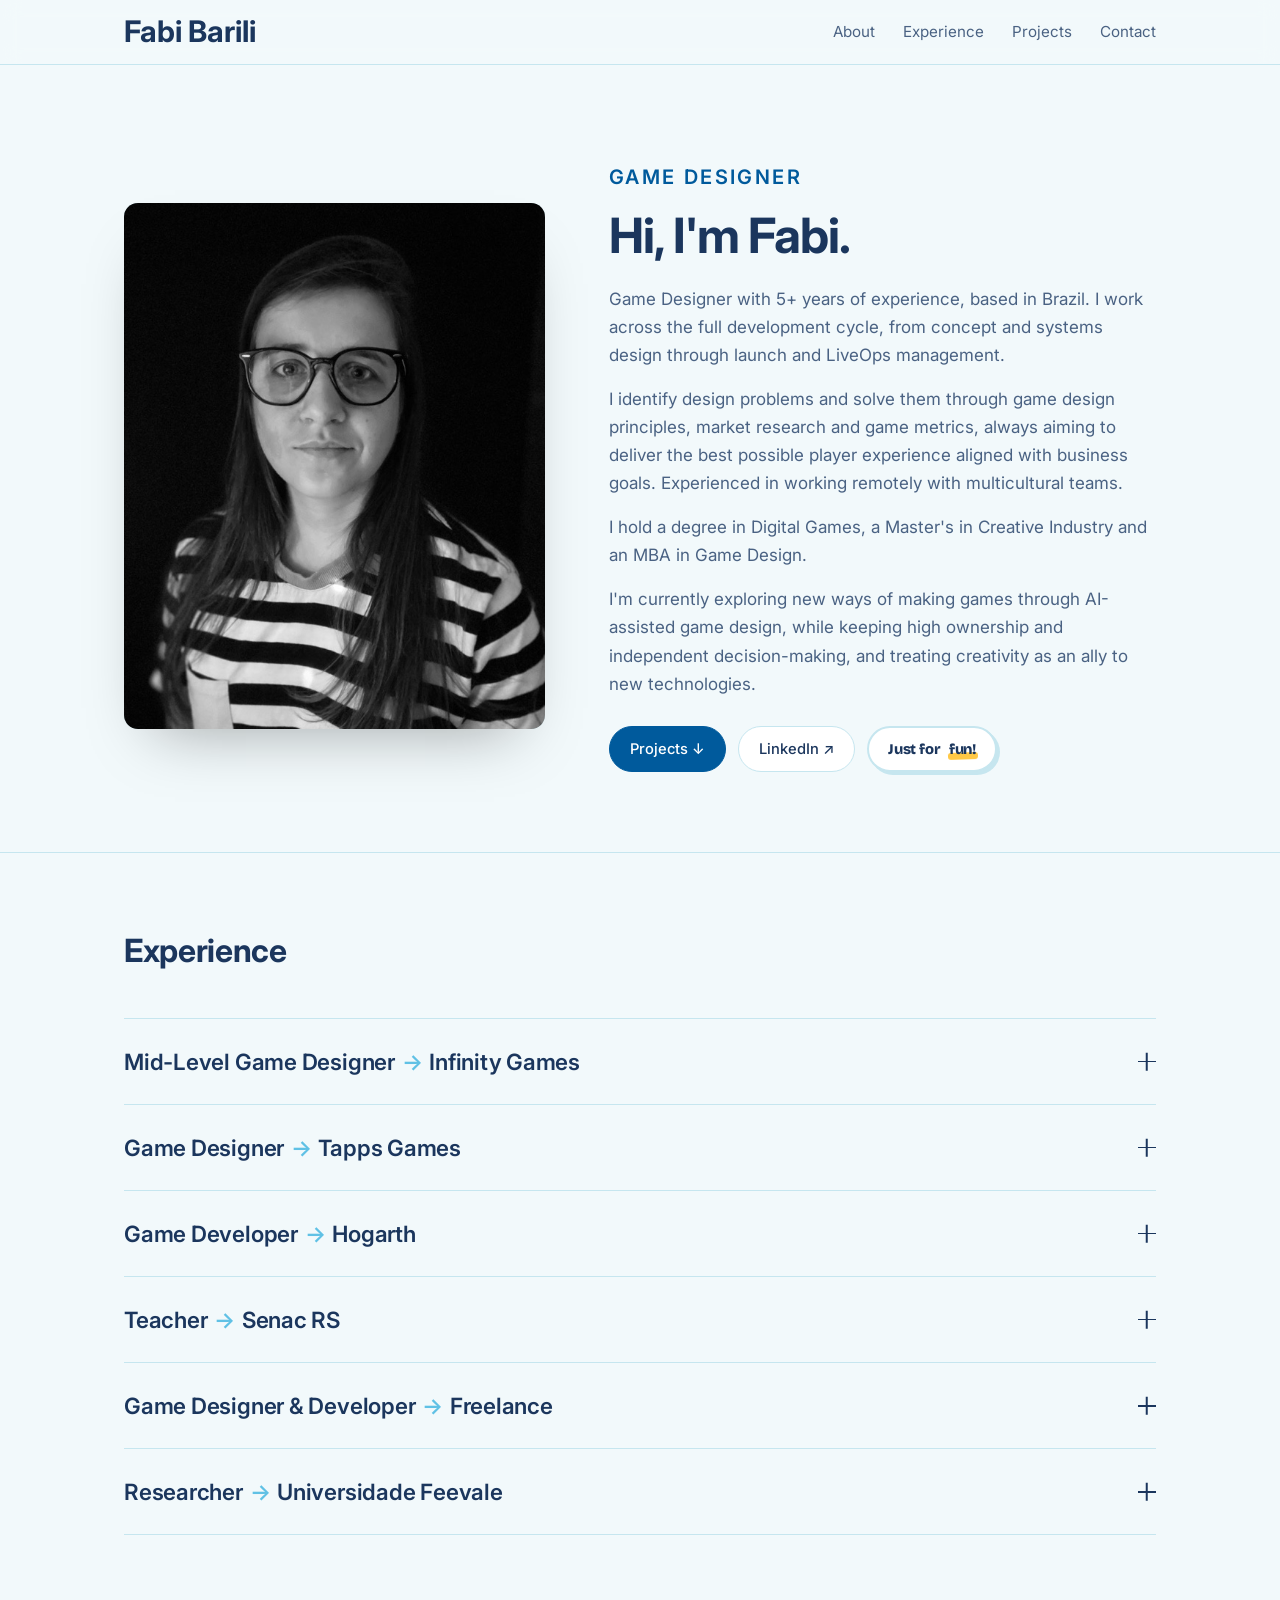
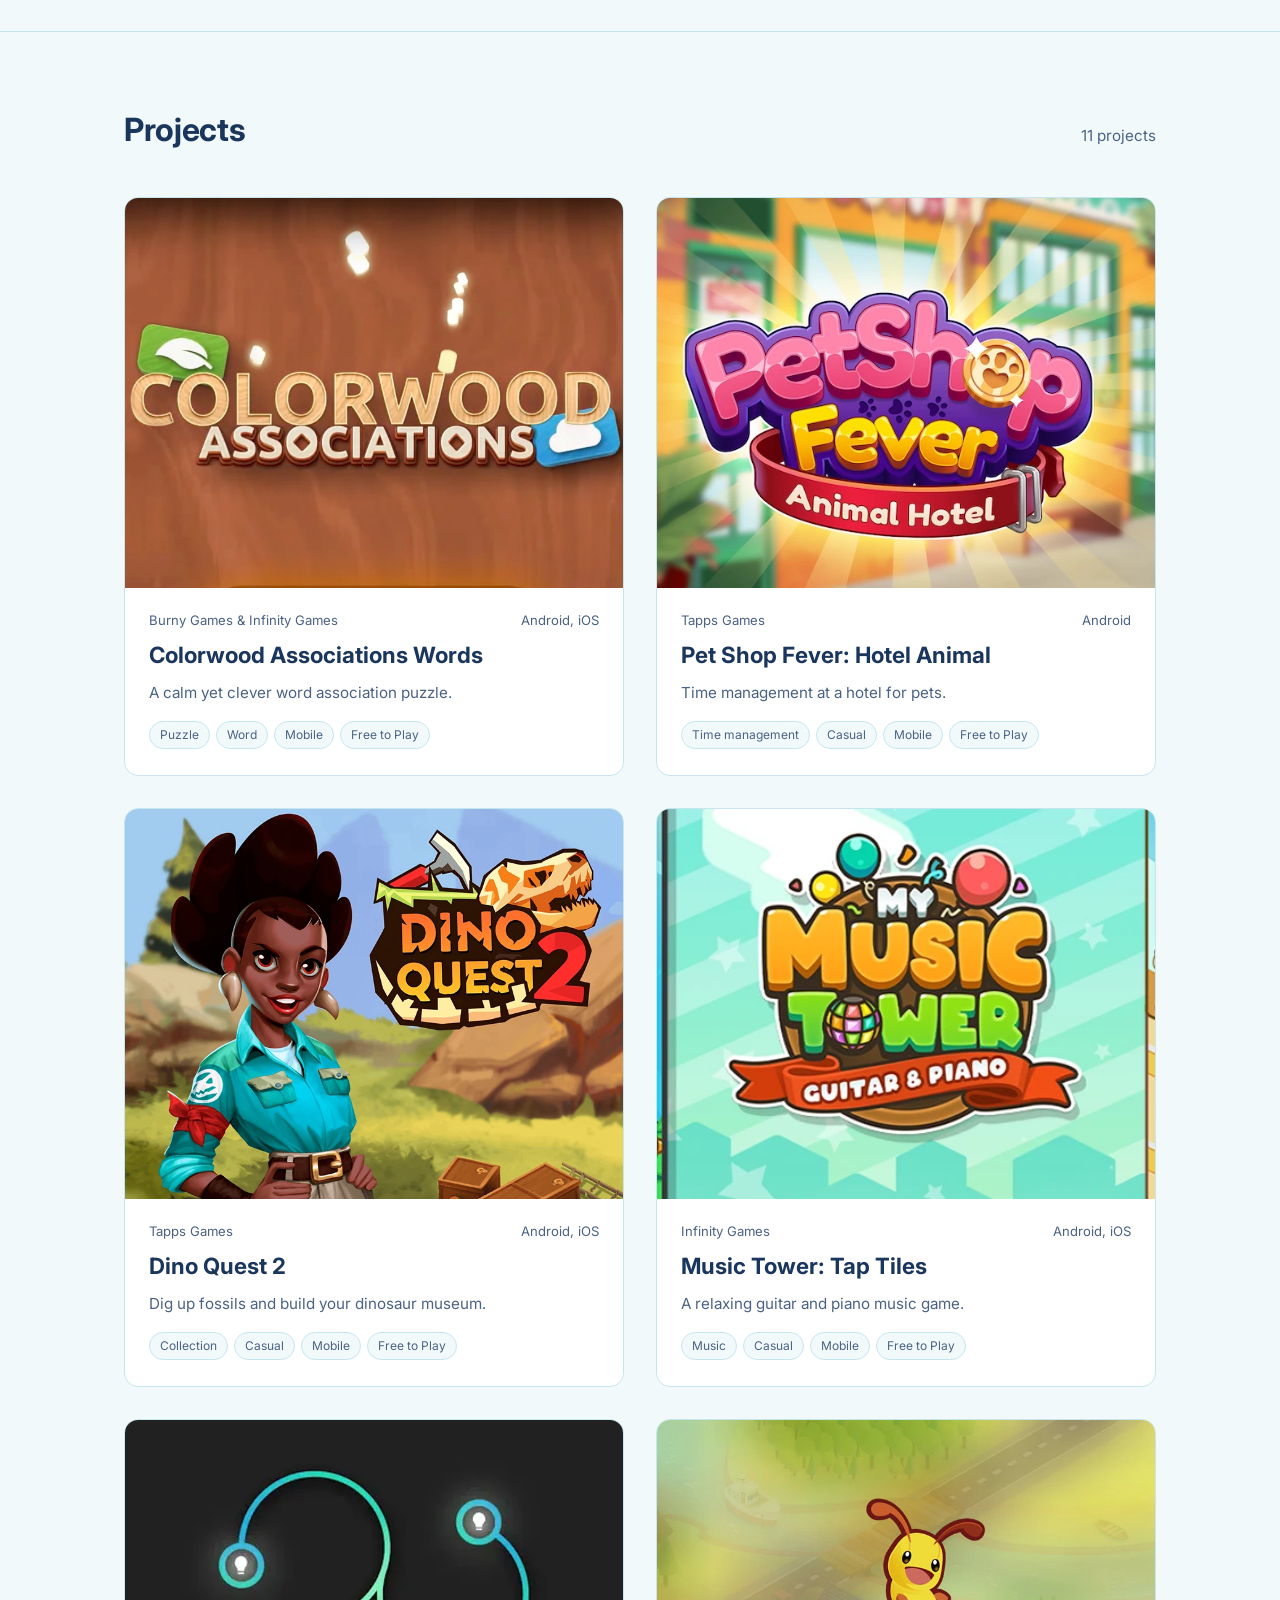
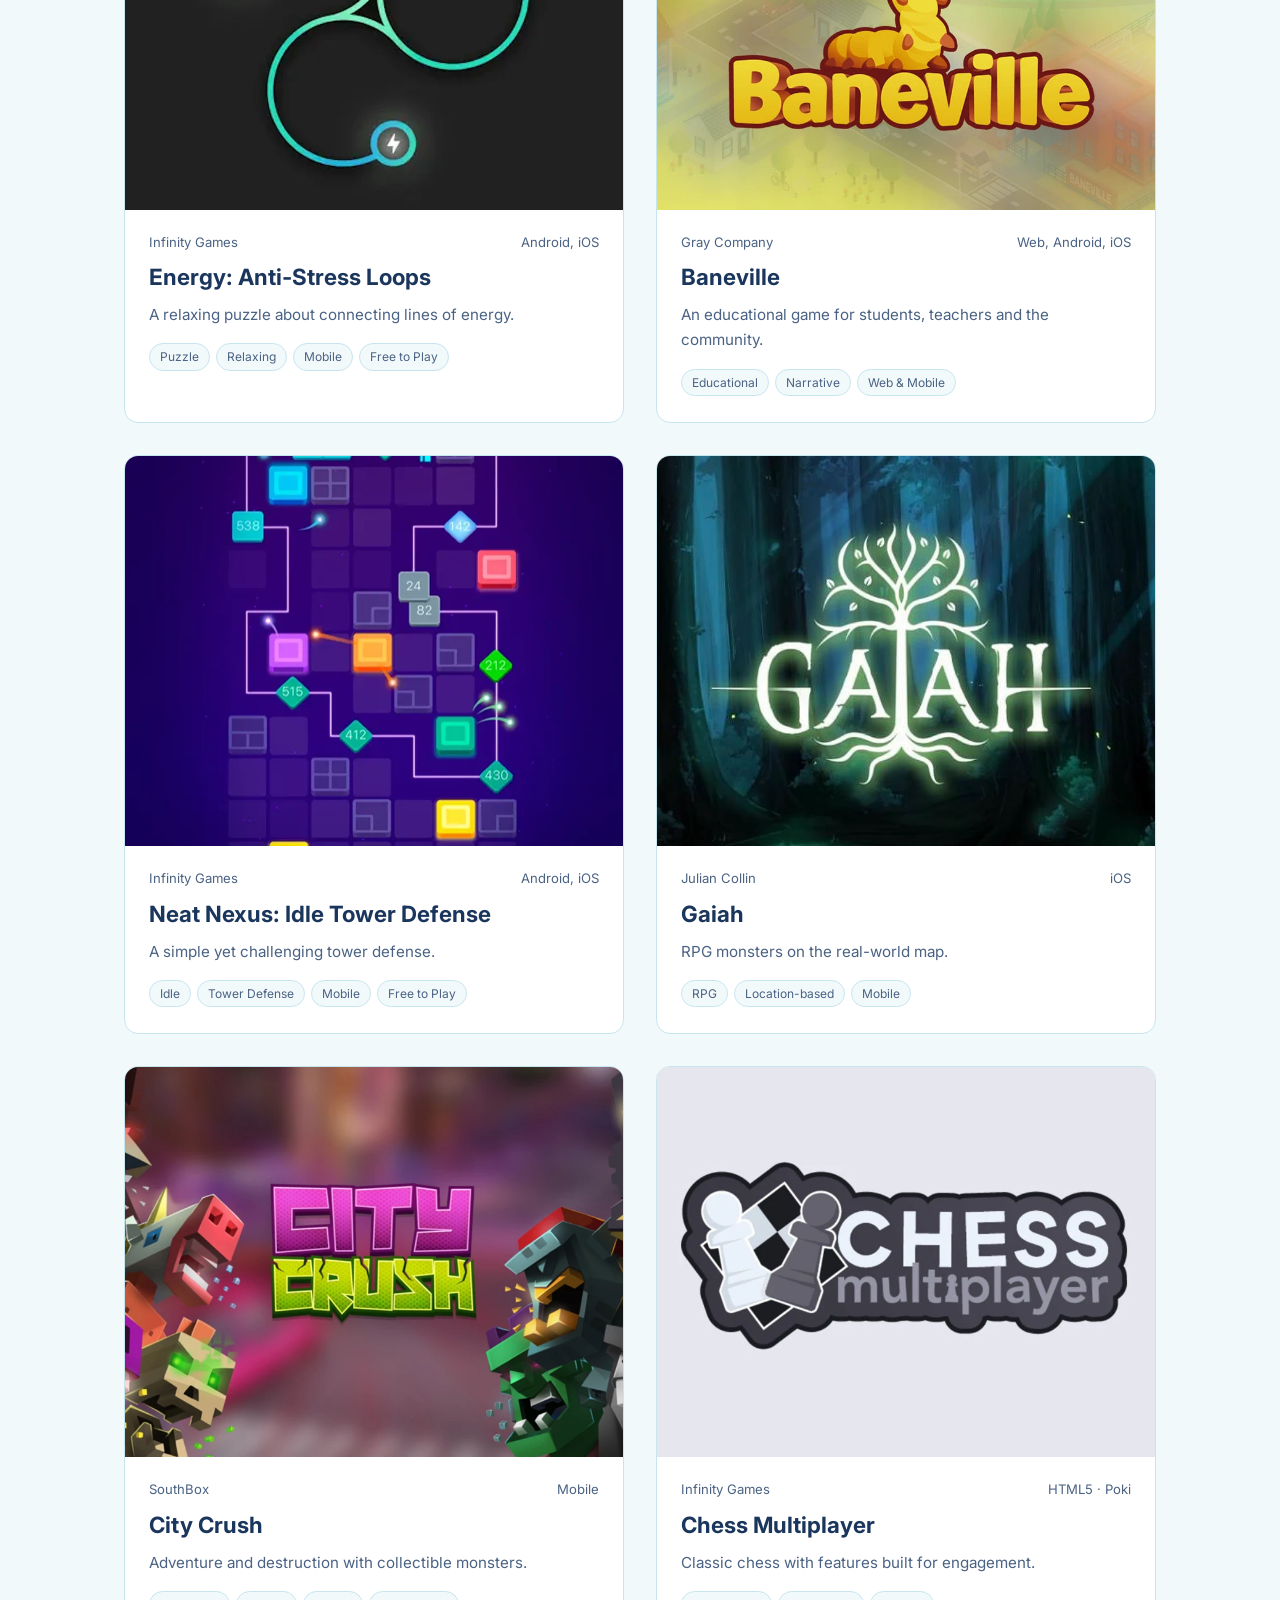
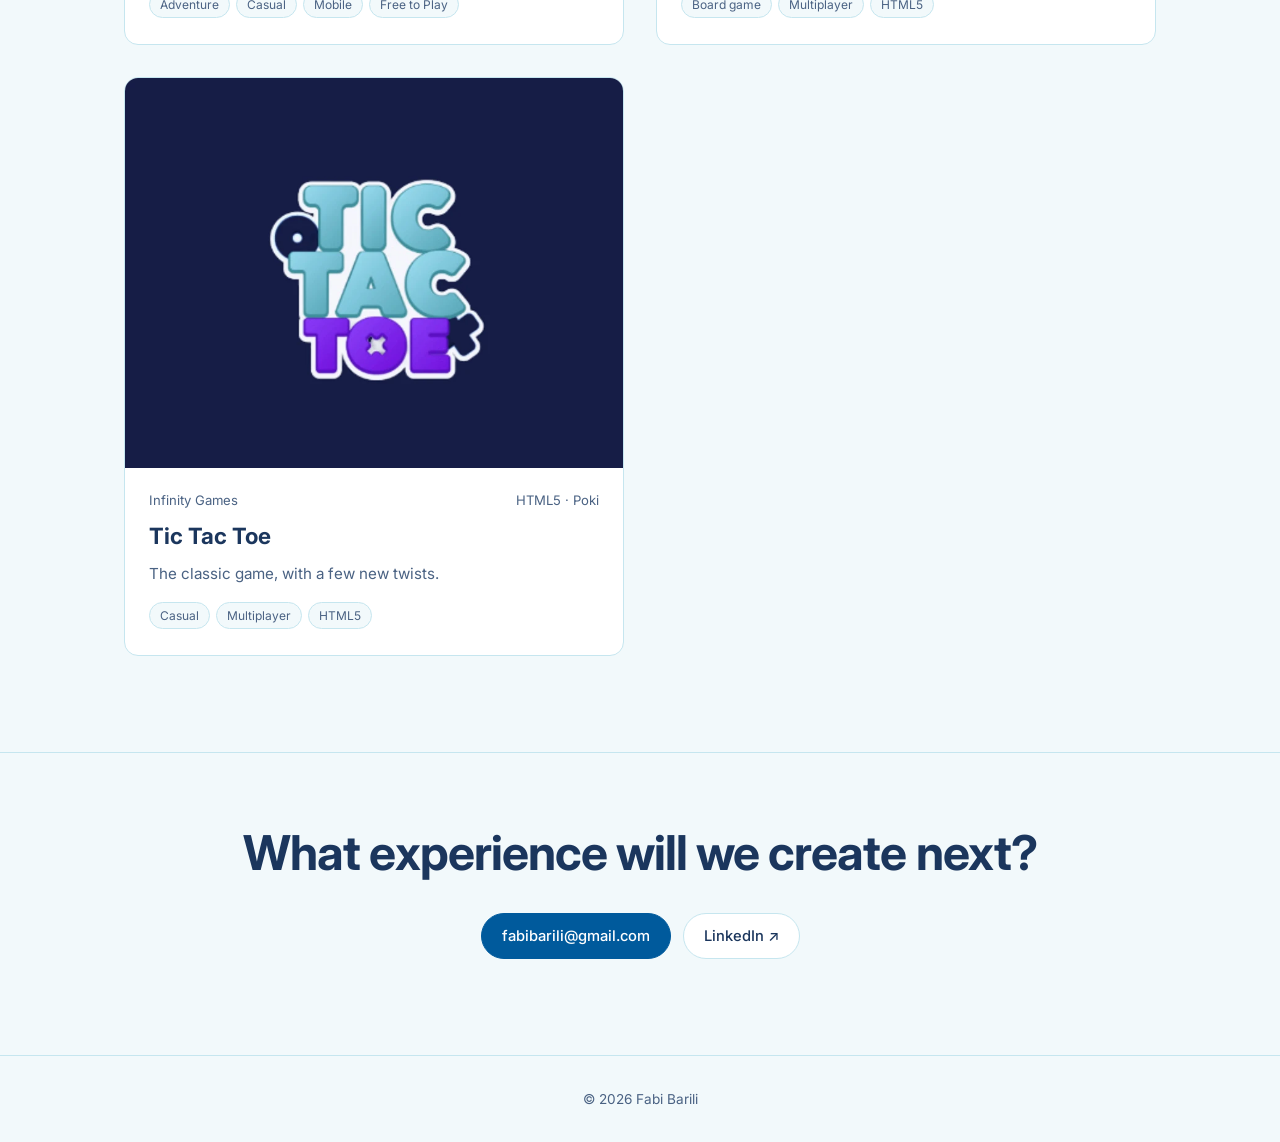
==== index.html @ cfa6f27b "Publicar a página "Just for fun!" e reativar o botão na home - Reativa o botão "Just for fun!" no to" ====
<!doctype html>
<html lang="en">
<head>
  <meta charset="utf-8" />
  <meta name="viewport" content="width=device-width, initial-scale=1" />
  <link rel="icon" href="data:image/svg+xml,<svg xmlns=%22http://www.w3.org/2000/svg%22 viewBox=%220 0 100 100%22><text y=%22.9em%22 font-size=%2290%22>👩‍💻</text></svg>" />
  <title>Fabi Barili - Game Designer</title>
  <meta name="description" content="Fabi Barili is a remote Mid-Level Game Designer with 5+ years in mobile games and free-to-play (F2P): systems design, economy, LiveOps, level design and game metrics. Portfolio of casual, puzzle and idle games." />
  <meta name="keywords" content="game design, game designer, mobile, mobile games, games, game, design, remote work, remote game designer, free to play, freetoplay, f2p, f2p games, casual games, hypercasual, puzzle games, idle games, mobile game designer, systems design, game economy, monetization, LiveOps, level design, game balancing, game metrics, KPIs, player experience, UX, game analytics, Unity, AI-assisted game design, game design portfolio, game designer portfolio, Brazil, Fabi Barili, Fabiane Barili, designer de jogos, jogos mobile, jogos digitais, trabalho remoto" />
  <meta name="author" content="Fabi Barili" />
  <meta name="robots" content="index, follow" />
  <link rel="canonical" href="https://fabibarili.com/" />

  <!-- Open Graph / redes sociais -->
  <meta property="og:type" content="website" />
  <meta property="og:site_name" content="Fabi Barili - Game Designer" />
  <meta property="og:title" content="Fabi Barili - Game Designer" />
  <meta property="og:description" content="Remote Game Designer with 5+ years in mobile and free-to-play (F2P) games: systems design, economy, LiveOps and game metrics." />
  <meta property="og:url" content="https://fabibarili.com/" />
  <meta property="og:image" content="https://fabibarili.com/assets/foto.jpg" />
  <meta property="og:locale" content="en_US" />
  <meta property="og:locale:alternate" content="pt_BR" />
  <meta name="twitter:card" content="summary_large_image" />
  <meta name="twitter:title" content="Fabi Barili - Game Designer" />
  <meta name="twitter:description" content="Remote Game Designer with 5+ years in mobile and free-to-play (F2P) games: systems design, economy, LiveOps and game metrics." />
  <meta name="twitter:image" content="https://fabibarili.com/assets/foto.jpg" />

  <!-- Dados estruturados (Google) -->
  <script type="application/ld+json">
  {
    "@context": "https://schema.org",
    "@type": "ProfilePage",
    "url": "https://fabibarili.com/",
    "name": "Fabi Barili - Game Designer",
    "mainEntity": {
      "@type": "Person",
      "name": "Fabi Barili",
      "alternateName": "Fabiane Barili",
      "jobTitle": "Mid-Level Game Designer",
      "image": "https://fabibarili.com/assets/foto.jpg",
      "url": "https://fabibarili.com/",
      "sameAs": ["https://www.linkedin.com/in/fabibarili/", "https://www.behance.net/fabibarili"],
      "address": { "@type": "PostalAddress", "addressCountry": "BR" },
      "knowsAbout": ["Game Design", "Mobile Games", "Free-to-Play (F2P)", "Systems Design", "Game Economy", "Monetization", "LiveOps", "Level Design", "Game Metrics", "Player Experience", "Unity", "AI-assisted Game Design", "Remote Work"],
      "worksFor": { "@type": "Organization", "name": "Infinity Games" }
    }
  }
  </script>
  <link rel="preconnect" href="https://fonts.googleapis.com" />
  <link rel="preconnect" href="https://fonts.gstatic.com" crossorigin />
  <link href="https://fonts.googleapis.com/css2?family=Inter:wght@400;500;600;700&family=Bricolage+Grotesque:opsz,wght@12..96,800&display=swap" rel="stylesheet" />
  <link rel="stylesheet" href="css/style.css?v=5" />
</head>
<body>
  <header class="site-header">
    <div class="container">
      <a href="index.html" class="logo" data-name></a>
      <div class="header-right">
        <nav class="nav">
          <a href="#sobre" data-i18n="navAbout">About</a>
          <a href="#experiencia" data-i18n="navExperience">Experience</a>
          <a href="#projetos" data-i18n="navGames">Projects</a>
          <a href="#contato" data-i18n="navContact">Contact</a>
          <a href="fun.html" class="nav-fun" data-i18n="navFun" hidden>Just for fun!</a>
        </nav>
        <div class="lang-switch" role="group" aria-label="Idioma / Language">
          <button type="button" data-lang="en" aria-pressed="true">EN</button>
          <button type="button" data-lang="pt" aria-pressed="false">PT</button>
        </div>
      </div>
    </div>
  </header>

  <main>
    <section class="hero" id="sobre">
      <div class="container">
        <div class="photo reveal">
          <img id="photo" alt="Foto" />
        </div>
        <div class="reveal">
          <span class="eyebrow" data-role></span>
          <h1><span data-i18n="hello">Hi, I'm</span> <span data-short-name></span>.</h1>
          <div id="bio"></div>
          <div class="hero-links">
            <a href="#projetos" class="btn primary" data-i18n="seeGames">Projects ↓</a>
            <span id="hero-links" style="display:contents"></span>
            <a href="fun.html" class="btn btn-fun">Just for <span class="hl">fun!</span></a>
            <!-- CV desativado por enquanto:
            <a id="cv" class="btn" download="Fabi-Barili-CV.pdf" data-i18n="downloadCv">Download CV ↓</a>
            -->
          </div>
        </div>
      </div>
    </section>

    <section class="section" id="experiencia">
      <div class="container">
        <div class="section-head">
          <h2 data-i18n="experience">Experience</h2>
        </div>
        <ol class="exp-accordion" id="experience"></ol>
      </div>
    </section>

    <section class="section" id="projetos">
      <div class="container">
        <div class="section-head">
          <h2 data-i18n="games">Projects</h2>
          <span id="games-count"></span>
        </div>
        <div class="games" id="games"></div>
      </div>
    </section>

    <section class="section contact" id="contato">
      <div class="container">
        <h2 class="contact-title" data-i18n="contactTitle">What experience will we create next?</h2>
        <div class="hero-links">
          <a id="email" class="btn primary"></a>
          <span id="contact-links" style="display:contents"></span>
        </div>
      </div>
    </section>
  </main>

  <footer class="site-footer">
    <div class="container">© <span id="year"></span> <span data-name></span></div>
  </footer>

  <script src="js/games.js"></script>
  <script src="js/main.js"></script>
</body>
</html>
---- css/style.css ----
:root {
  /* Paleta: colorhunt.co/palette/1b365d005a9c60c1e5a0e0ef
     #1B365D títulos/texto · #005A9C destaque · #60C1E5 detalhes · #A0E0EF tons claros */
  --bg: #f2f9fb;
  --surface: #ffffff;
  --text: #1b365d;
  --muted: #4a6283;
  --line: #c6e6ef;
  --heading: #1b365d;
  --accent: #005a9c;       /* botão principal, play, foco, textos de destaque */
  --accent-soft: #60c1e5;  /* marcadores e setas */
  --on-accent: #ffffff;
  --radius: 14px;
  --max: 1080px;
  --font: "Inter", system-ui, -apple-system, "Segoe UI", sans-serif;
}

@media (prefers-color-scheme: dark) {
  :root {
    --bg: #0f2240;
    --surface: #1b365d;
    --text: #eaf7fb;
    --muted: #a3c3d6;
    --line: #2a4a75;
    --heading: #a0e0ef;
    --accent: #60c1e5;
    --accent-soft: #60c1e5;
    --on-accent: #0f2240;
  }
}

* { box-sizing: border-box; margin: 0; padding: 0; }

html { scroll-behavior: smooth; }

body {
  background: var(--bg);
  color: var(--text);
  font-family: var(--font);
  font-size: 17px;
  line-height: 1.65;
  -webkit-font-smoothing: antialiased;
}

[hidden] { display: none !important; }
img { max-width: 100%; display: block; }
a { color: inherit; }

.container {
  max-width: var(--max);
  margin: 0 auto;
  padding: 0 24px;
}

/* ---------- Header ---------- */
.site-header {
  position: sticky;
  top: 0;
  z-index: 10;
  background: color-mix(in srgb, var(--bg) 85%, transparent);
  backdrop-filter: blur(10px);
  border-bottom: 1px solid var(--line);
}
.site-header .container {
  display: flex;
  align-items: center;
  justify-content: space-between;
  height: 64px;
}
.logo {
  font-weight: 700;
  font-size: 1.86rem;
  text-decoration: none;
}
.nav { display: flex; gap: 28px; }
.nav a {
  text-decoration: none;
  color: var(--muted);
  font-size: 0.95rem;
  transition: color 0.2s;
}
.nav a:hover { color: var(--text); }

/* ---------- Hero / Bio ---------- */
.hero {
  padding: 96px 0 80px;
}
.hero .container {
  display: grid;
  grid-template-columns: 1fr 1.3fr;
  gap: 64px;
  align-items: center;
}
.eyebrow {
  display: inline-block;
  font-size: 1.248rem;
  font-weight: 600;
  letter-spacing: 0.12em;
  text-transform: uppercase;
  color: var(--accent);
  margin-bottom: 16px;
}
.hero h1 {
  font-size: clamp(1.92rem, 4vw, 3.04rem);
  line-height: 1.05;
  letter-spacing: -0.02em;
  margin-bottom: 24px;
}
.hero p { color: var(--muted); margin-bottom: 16px; max-width: 54ch; }
.hero-links {
  display: flex;
  flex-wrap: wrap;
  gap: 12px;
  margin-top: 28px;
}
.btn {
  display: inline-flex;
  align-items: center;
  gap: 8px;
  padding: 10px 20px;
  border-radius: 999px;
  border: 1px solid var(--line);
  background: var(--surface);
  text-decoration: none;
  font-size: 0.92rem;
  font-weight: 500;
  transition: transform 0.15s, border-color 0.2s;
}
.btn:hover { transform: translateY(-2px); border-color: var(--text); }
.btn.primary {
  background: var(--accent);
  color: var(--on-accent);
  border-color: var(--accent);
}

.photo {
  aspect-ratio: 4 / 5;
  border-radius: var(--radius);
  overflow: hidden;
  background: var(--line);
  box-shadow: 0 30px 60px -30px rgba(0, 0, 0, 0.35);
}
.photo img { width: 100%; height: 100%; object-fit: cover; }

/* ---------- Games grid ---------- */
.section { padding: 72px 0 96px; border-top: 1px solid var(--line); }
.section-head {
  display: flex;
  align-items: baseline;
  justify-content: space-between;
  margin-bottom: 40px;
}
.section-head h2 {
  font-size: 2rem;
  letter-spacing: -0.01em;
}
.section-head span { color: var(--muted); font-size: 0.95rem; }

.games {
  display: grid;
  grid-template-columns: repeat(2, 1fr);
  gap: 32px;
}
.card {
  display: block;
  text-decoration: none;
  border-radius: var(--radius);
  background: var(--surface);
  border: 1px solid var(--line);
  overflow: hidden;
  transition: transform 0.25s ease, box-shadow 0.25s ease;
}
.card:hover {
  transform: translateY(-6px);
  box-shadow: 0 24px 48px -24px rgba(0, 0, 0, 0.3);
}
.cover {
  aspect-ratio: 808 / 632;
  overflow: hidden;
  position: relative;
}
.cover img {
  width: 100%;
  height: 100%;
  object-fit: cover;
  transition: transform 0.5s ease;
}
.card:hover .cover img { transform: scale(1.05); }
.card-body { padding: 22px 24px 26px; }
.card-meta {
  display: flex;
  justify-content: space-between;
  font-size: 0.82rem;
  color: var(--muted);
  margin-bottom: 6px;
}
.card h3 {
  font-size: 1.4rem;
  margin-bottom: 6px;
}
.card p { color: var(--muted); font-size: 0.95rem; }
.tags { display: flex; flex-wrap: wrap; gap: 6px; margin-top: 16px; }
.tag {
  font-size: 0.75rem;
  padding: 3px 10px;
  border-radius: 999px;
  background: var(--bg);
  border: 1px solid var(--line);
  color: var(--muted);
}

/* ---------- Contact / Footer ---------- */
.contact { text-align: center; }
.contact-title {
  font-size: clamp(2rem, 4.5vw, 3rem);
  line-height: 1.15;
  letter-spacing: -0.02em;
  margin-bottom: 32px;
}
.contact p { color: var(--muted); margin-bottom: 28px; }
.contact .hero-links { justify-content: center; }

.site-footer {
  padding: 32px 0;
  border-top: 1px solid var(--line);
  color: var(--muted);
  font-size: 0.85rem;
  text-align: center;
}

/* ---------- Game page ---------- */
.back {
  display: inline-flex;
  align-items: center;
  gap: 6px;
  margin: 40px 0 24px;
  color: var(--muted);
  text-decoration: none;
  font-size: 0.92rem;
}
.back:hover { color: var(--text); }

/* Banner padrão de todos os projetos: formato largo (1272 × 448).
   A imagem preenche o quadro; use heroPosition no games.js para escolher o recorte. */
.game-hero {
  border-radius: var(--radius);
  overflow: hidden;
  aspect-ratio: 1272 / 448;
  width: 100%;
  margin-bottom: 48px;
}
.game-hero img { width: 100%; height: 100%; object-fit: cover; }

.game-layout {
  display: grid;
  grid-template-columns: 1fr 280px;
  gap: 64px;
  padding-bottom: 96px;
}
.game-title {
  font-size: clamp(2.2rem, 5vw, 3.4rem);
  line-height: 1.05;
  letter-spacing: -0.02em;
  margin-bottom: 12px;
}
.game-tagline {
  font-size: 1.15rem;
  color: var(--muted);
  margin-bottom: 40px;
}
.game-section { margin-bottom: 36px; }
/* Mesmo tamanho de texto para parágrafos e listas da página do projeto */
.game-section h2 {
  font-size: 1.25rem;
  line-height: 1.3;
  margin-bottom: 12px;
}
.game-section p,
.game-section ul {
  color: var(--muted);
  font-size: 1rem;
  line-height: 1.65;
}

.facts {
  position: sticky;
  top: 96px;
  align-self: start;
  border: 1px solid var(--line);
  border-radius: var(--radius);
  background: var(--surface);
  padding: 24px;
}
.facts dl { display: grid; gap: 16px; }
.facts dt {
  font-size: 0.75rem;
  text-transform: uppercase;
  letter-spacing: 0.1em;
  color: var(--muted);
}
.facts dd { font-weight: 500; font-size: 0.95rem; line-height: 1.5; }

/* Selos das lojas */
/* Os selos não esticam: ficam com a largura do maior deles */
.store-links { display: grid; grid-template-columns: max-content; justify-content: start; gap: 10px; margin-top: 24px; }
.store-links .btn { justify-content: center; }
.store-badge {
  display: flex;
  align-items: center;
  gap: 9px;
  padding: 6px 12px 6px 10px;
  border-radius: 8px;
  background: #000;
  color: #fff;
  border: 1px solid #3a3a3c;
  text-decoration: none;
  line-height: 1.1;
  transition: transform 0.15s, border-color 0.2s;
}
.store-badge:hover { transform: translateY(-2px); border-color: #8e8e93; }
.store-badge svg { width: 20px; height: 20px; flex: none; fill: currentColor; }
.store-badge span { display: flex; flex-direction: column; font-size: 0.95rem; font-weight: 600; letter-spacing: -0.01em; }
.store-badge small { font-size: 0.62rem; font-weight: 500; letter-spacing: 0.02em; opacity: 0.85; margin-bottom: 2px; }

/* Ferramentas (seção depois das Responsabilidades) */
.tool-tags { display: flex; flex-wrap: wrap; gap: 8px; }
.tool-tag {
  font-size: 0.9rem;
  padding: 4px 12px;
  border-radius: 999px;
  color: var(--muted);
  background: var(--surface);
  border: 1px solid var(--line);
}

.game-nav {
  display: flex;
  justify-content: space-between;
  gap: 16px;
  padding: 32px 0 64px;
  border-top: 1px solid var(--line);
}
.game-nav a {
  text-decoration: none;
  color: var(--muted);
  font-size: 0.92rem;
}
.game-nav a strong {
  display: block;
  color: var(--text);
  font-size: 1.15rem;
}
.game-nav a:last-child { text-align: right; margin-left: auto; }

.not-found { padding: 120px 0; text-align: center; }

/* ---------- Animations ---------- */
.reveal {
  opacity: 0;
  transform: translateY(16px);
  transition: opacity 0.6s ease, transform 0.6s ease;
}
.reveal.visible { opacity: 1; transform: none; }

@media (prefers-reduced-motion: reduce) {
  .reveal { opacity: 1; transform: none; transition: none; }
  * { transition: none !important; }
}

/* ---------- Responsive ---------- */
@media (max-width: 860px) {
  .hero { padding: 56px 0; }
  .hero .container { grid-template-columns: 1fr; gap: 40px; }
  .photo { max-width: 360px; order: -1; }
  .games { grid-template-columns: 1fr; }
  /* No mobile, o card de informações sobe para logo depois do título,
     antes de "About the game", e os itens ficam lado a lado */
  .game-layout { grid-template-columns: 1fr; gap: 0; }
  .game-layout > article { display: contents; }
  .game-title, .game-tagline { order: 0; }
  .game-tagline { margin-bottom: 28px; }
  .game-layout > article > :not(.game-title):not(.game-tagline) { order: 2; }
  .facts {
    order: 1;
    position: static;
    margin-bottom: 40px;
    padding: 18px;
  }
  /* Uma faixa horizontal: cada informação numa coluna, com divisórias finas */
  .facts dl {
    grid-auto-flow: column;
    grid-auto-columns: auto;
    gap: 0;
  }
  .facts dl > div {
    min-width: 0;
    padding: 0 12px;
    border-left: 1px solid var(--line);
  }
  .facts dl > div:first-child { padding-left: 0; border-left: 0; }
  .facts dl > div:last-child { padding-right: 0; }
  .facts dt { font-size: 0.68rem; margin-bottom: 4px; }
  .facts dd { font-size: 0.9rem; line-height: 1.4; overflow-wrap: break-word; }
  /* Com 4 ou mais itens, vira uma grade 2 × 2 */
  .facts dl:has(> div:nth-child(4)) {
    grid-auto-flow: row;
    grid-template-columns: 1fr 1fr;
    row-gap: 16px;
  }
  .facts dl:has(> div:nth-child(4)) > div:nth-child(odd) { padding-left: 0; border-left: 0; }
  .facts dl:has(> div:nth-child(4)) > div:nth-child(even) { padding-right: 0; }
  .store-links {
    display: flex;
    flex-wrap: wrap;
    gap: 10px;
    margin-top: 20px;
    padding-top: 20px;
    border-top: 1px solid var(--line);
  }
}
@media (max-width: 520px) {
  .container { padding: 0 16px; }
  .nav { gap: 18px; }
  .section-head { flex-direction: column; gap: 4px; }
}

/* ---------- Language switch ---------- */
.header-right { display: flex; align-items: center; gap: 28px; }
.lang-switch {
  display: inline-flex;
  padding: 3px;
  border: 1px solid var(--line);
  border-radius: 999px;
  background: var(--surface);
}
.lang-switch button {
  font: inherit;
  font-size: 0.75rem;
  font-weight: 600;
  letter-spacing: 0.05em;
  padding: 4px 10px;
  border: 0;
  border-radius: 999px;
  background: transparent;
  color: var(--muted);
  cursor: pointer;
  transition: background 0.2s, color 0.2s;
}
.lang-switch button:hover { color: var(--text); }
.lang-switch button[aria-pressed="true"] { background: var(--text); color: var(--bg); }
@media (max-width: 720px) {
  .header-right { gap: 14px; }
  .nav { gap: 14px; font-size: 0.88rem; }
}
@media (max-width: 560px) {
  .nav { display: none; }
}

/* ---------- Bullet lists ---------- */
.game-section ul {
  list-style: none;
  display: grid;
  gap: 10px;
}
.game-section li { position: relative; padding-left: 18px; }
.game-section li::before {
  content: "";
  position: absolute;
  left: 0;
  top: 0.65em;
  width: 6px;
  height: 6px;
  border-radius: 50%;
  background: var(--accent-soft);
}
.game-section p + ul { margin-top: 14px; }

/* ---------- Game video ---------- */
.video {
  aspect-ratio: 16 / 9;
  border-radius: 10px;
  overflow: hidden;
  background: var(--line);
}
.video iframe { width: 100%; height: 100%; border: 0; display: block; }
.video-play {
  all: unset;
  position: relative;
  display: block;
  width: 100%;
  height: 100%;
  cursor: pointer;
}
.video-play img { width: 100%; height: 100%; object-fit: cover; transition: transform 0.4s ease, filter 0.3s; }
.video-play:hover img { transform: scale(1.03); filter: brightness(0.85); }
.video-play:focus-visible { outline: 3px solid var(--accent); outline-offset: -3px; }
.play-icon {
  position: absolute;
  inset: 50% auto auto 50%;
  width: 72px;
  height: 72px;
  margin: -36px 0 0 -36px;
  border-radius: 50%;
  background: rgba(0, 0, 0, 0.7);
  backdrop-filter: blur(4px);
  transition: transform 0.2s, background 0.2s;
}
.play-icon::after {
  content: "";
  position: absolute;
  left: 29px;
  top: 22px;
  border-style: solid;
  border-width: 14px 0 14px 22px;
  border-color: transparent transparent transparent #fff;
}
.video-play:hover .play-icon { transform: scale(1.08); background: var(--accent); }


/* ---------- Experience (accordion) ---------- */
.exp-accordion { list-style: none; border-top: 1px solid var(--line); }
.exp-item { border-bottom: 1px solid var(--line); }
.exp-item h3 { font: inherit; }
.exp-trigger {
  all: unset;
  box-sizing: border-box;
  display: flex;
  align-items: center;
  justify-content: space-between;
  gap: 24px;
  width: 100%;
  padding: 28px 0;
  cursor: pointer;
  font-size: clamp(1.1rem, 2.2vw, 1.4rem);
  font-weight: 600;
  letter-spacing: -0.01em;
  line-height: 1.3;
  color: var(--text);
}
.exp-trigger:focus-visible { outline: 2px solid var(--accent); outline-offset: 4px; border-radius: 4px; }
.exp-arrow { color: var(--accent-soft); margin: 0 2px; }
.exp-company { transition: color 0.2s; }
.exp-trigger:hover .exp-company { text-decoration: underline; text-underline-offset: 4px; }

/* Ícone + que vira − */
.exp-icon { position: relative; flex: none; width: 18px; height: 18px; }
.exp-icon::before,
.exp-icon::after {
  content: "";
  position: absolute;
  left: 0;
  top: 50%;
  width: 100%;
  height: 1.5px;
  margin-top: -0.75px;
  background: currentColor;
  transition: transform 0.35s ease;
}
.exp-icon::after { transform: rotate(90deg); }
.exp-item.open .exp-icon::after { transform: rotate(0deg); }

/* Painel que abre com altura animada */
.exp-panel {
  display: grid;
  grid-template-rows: 0fr;
  transition: grid-template-rows 0.4s ease;
}
.exp-item.open .exp-panel { grid-template-rows: 1fr; }
.exp-panel-inner { overflow: hidden; }
.exp-body {
  padding: 0 42px 32px 0;
  max-width: 76ch;
  color: var(--muted);
  opacity: 0;
  transform: translateY(-6px);
  transition: opacity 0.3s ease, transform 0.3s ease;
}
.exp-item.open .exp-body { opacity: 1; transform: none; transition-delay: 0.1s; }
.exp-meta { margin-bottom: 14px; font-size: 0.95rem; }
.exp-meta strong { color: var(--text); }
.exp-body p + p { margin-top: 10px; }

.exp-list { list-style: none; display: grid; gap: 8px; }
.exp-list li { position: relative; padding-left: 18px; }
.exp-list li::before {
  content: "";
  position: absolute;
  left: 0;
  top: 0.7em;
  width: 6px;
  height: 6px;
  border-radius: 50%;
  background: var(--accent-soft);
}
.exp-body p + .exp-list { margin-top: 12px; }
@media (max-width: 520px) {
  .exp-trigger { padding: 22px 0; }
  .exp-body { padding-right: 0; }
}

/* ---------- Títulos ---------- */
.hero h1,
.section-head h2,
.contact-title,
.card h3,
.game-title,
.game-section h2,
.exp-trigger { color: var(--heading); }

/* Link para a página "Just for fun!" */
.nav a.nav-fun {
  font-weight: 600;
  color: var(--accent);
}
.nav a.nav-fun:hover { color: var(--text); }

/* Botão para a página "Just for fun!" (hero)
   Texto igual ao título da fun.html (fonte display + marca-texto em "fun!")
   e contorno grosso com sombra sólida, na cor de borda dos outros botões */
.btn.btn-fun {
  font-family: "Bricolage Grotesque", var(--font);
  font-weight: 800;
  letter-spacing: -0.01em;
  border: 2px solid var(--line);
  padding: 9px 19px;
  box-shadow: 3px 3px 0 var(--line);
  transition: transform 0.15s, box-shadow 0.15s;
}
.btn.btn-fun:hover {
  transform: translate(-2px, -2px);
  border-color: var(--line);
  box-shadow: 5px 5px 0 var(--line);
}
.btn.btn-fun:active { transform: translate(1px, 1px); box-shadow: 1px 1px 0 var(--line); }
.btn.btn-fun:focus-visible { outline: 2px solid var(--accent); outline-offset: 3px; }
.btn-fun .hl {
  position: relative;
  display: inline-block;
  z-index: 0;
}
.btn-fun .hl::before { /* marca-texto, igual ao título da página */
  content: "";
  position: absolute;
  left: -0.08em; right: -0.1em;
  bottom: 0.08em;
  height: 0.45em;
  background: #ffc845;
  border-radius: 3px;
  transform: rotate(-2deg) scaleX(0);
  transform-origin: left;
  z-index: -1;
  animation: fun-mark 0.7s 0.8s cubic-bezier(.2,.8,.2,1) forwards;
}
@media (prefers-color-scheme: dark) {
  .btn-fun .hl { color: #ffc845; }
  .btn-fun .hl::before { background: var(--accent-soft); opacity: 0.35; }
}
@keyframes fun-mark { to { transform: rotate(-2deg) scaleX(1); } }
@media (prefers-reduced-motion: reduce) {
  .btn-fun .hl::before { animation: none; transform: rotate(-2deg); }
}
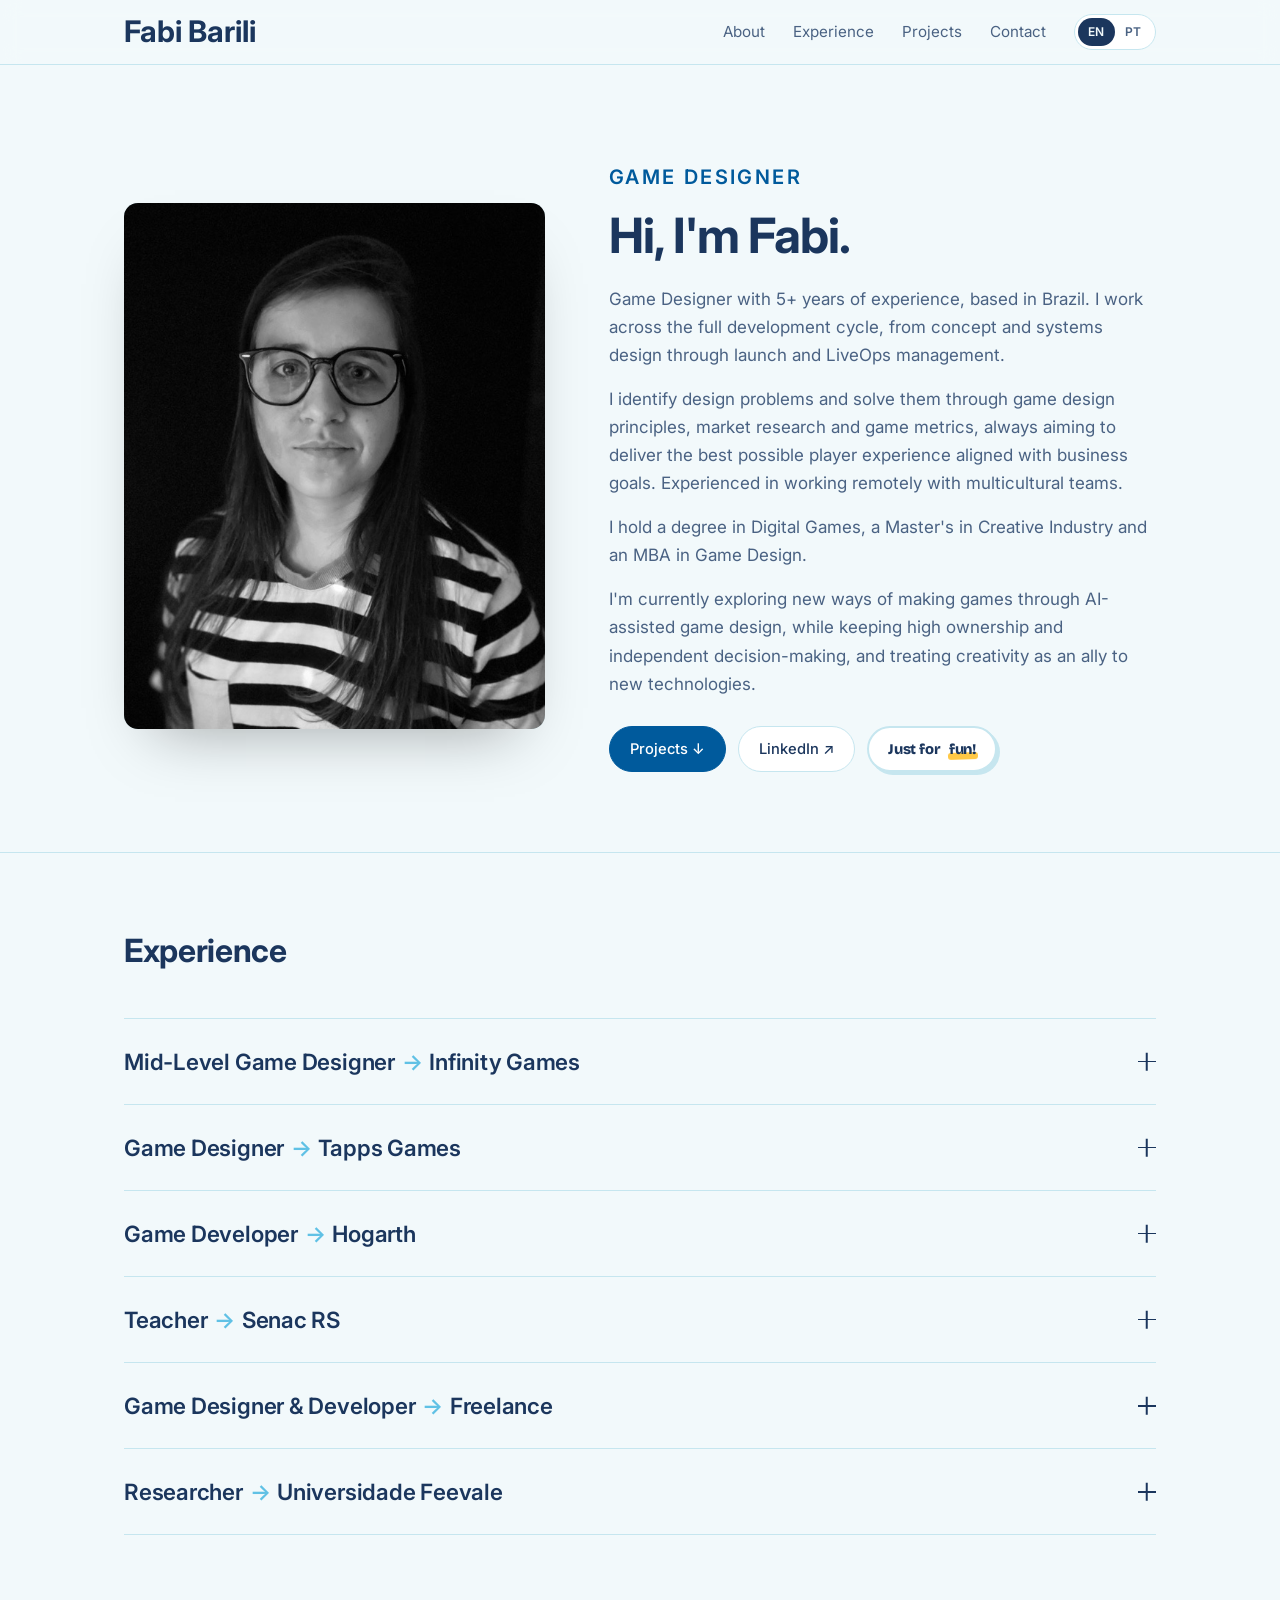
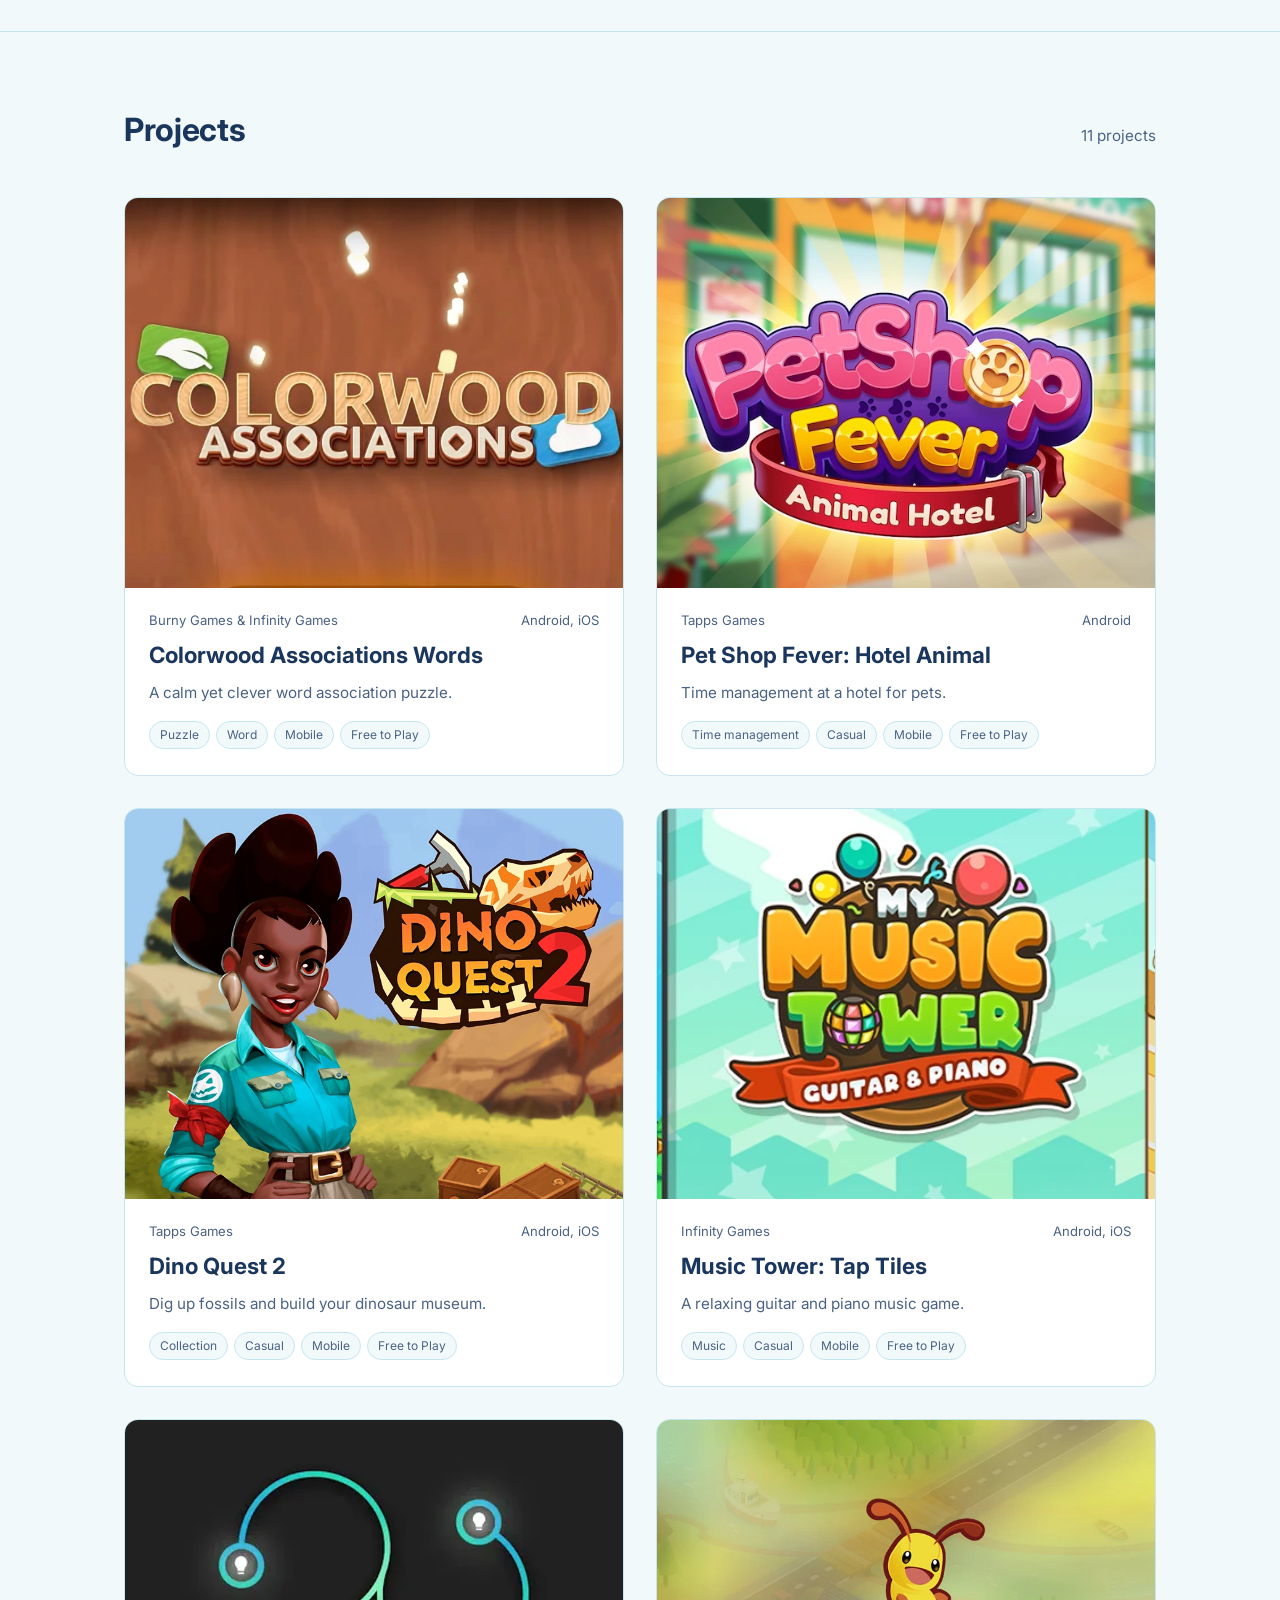
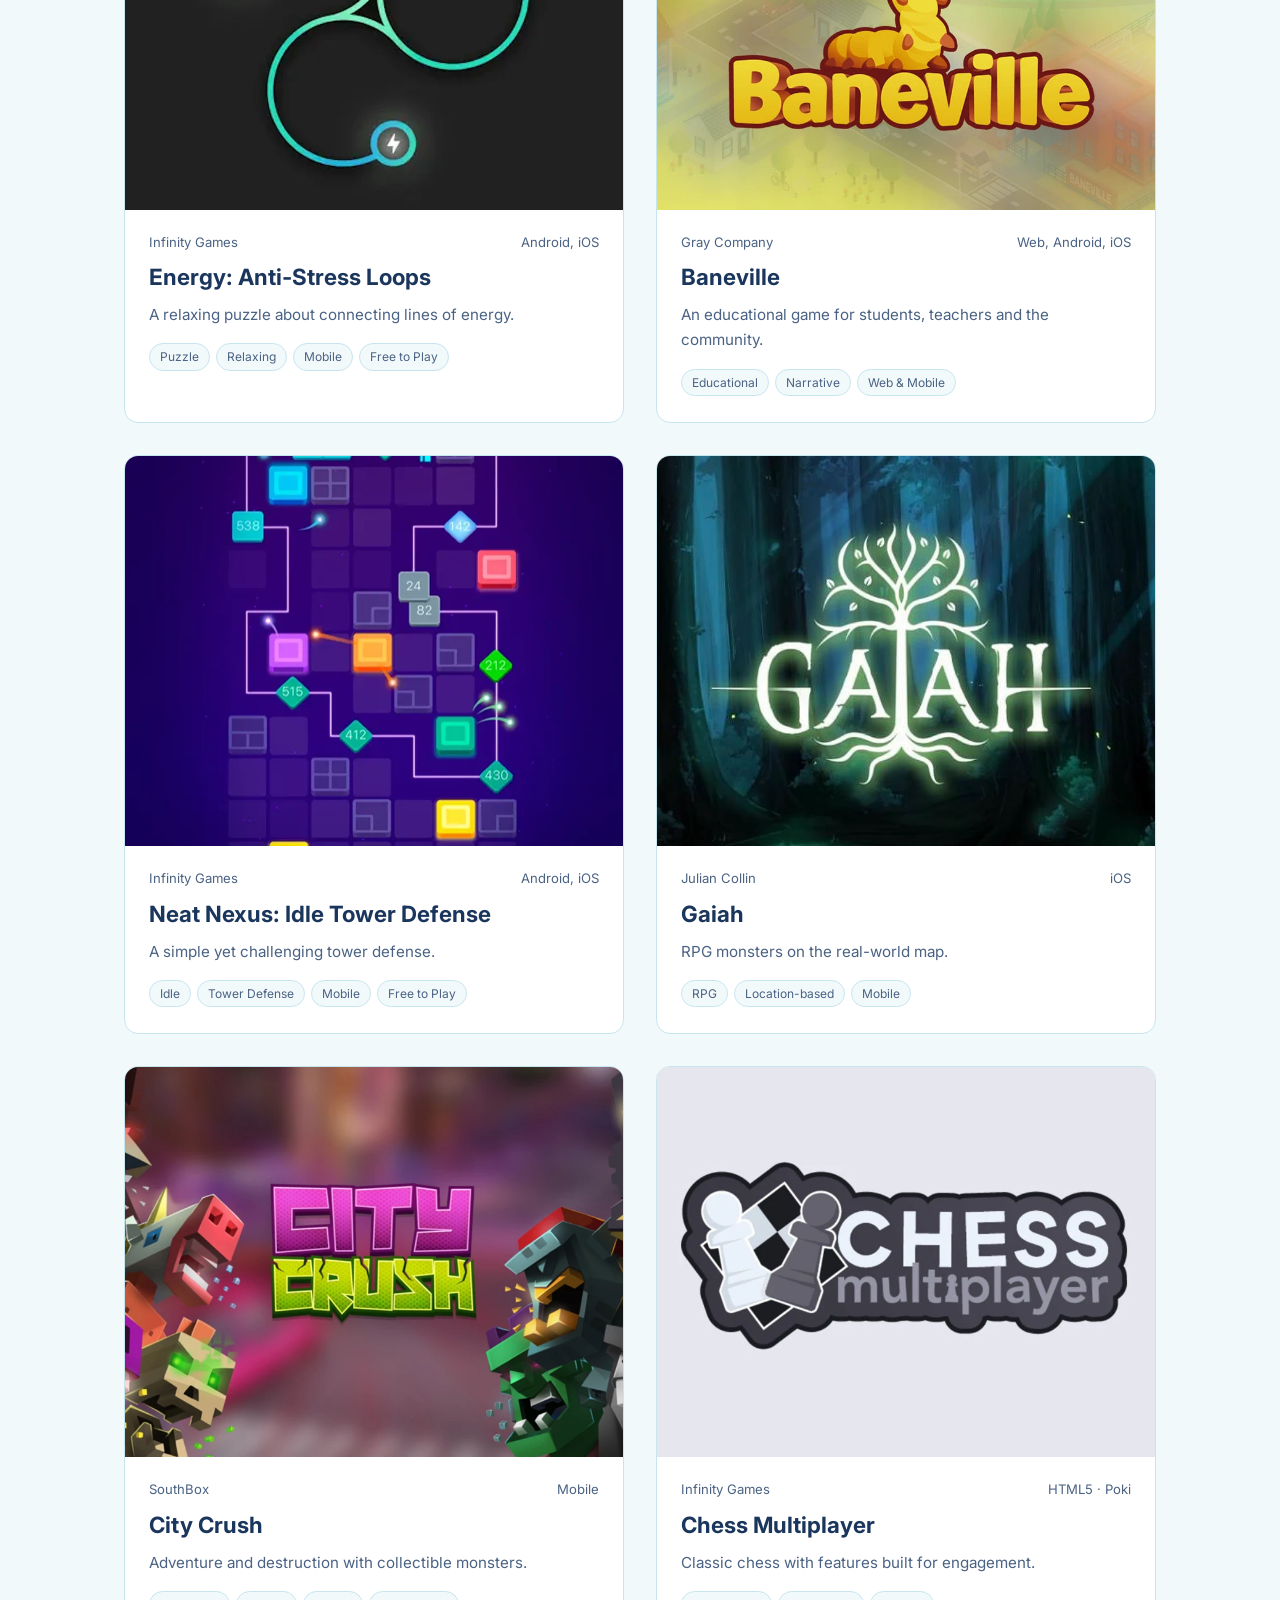
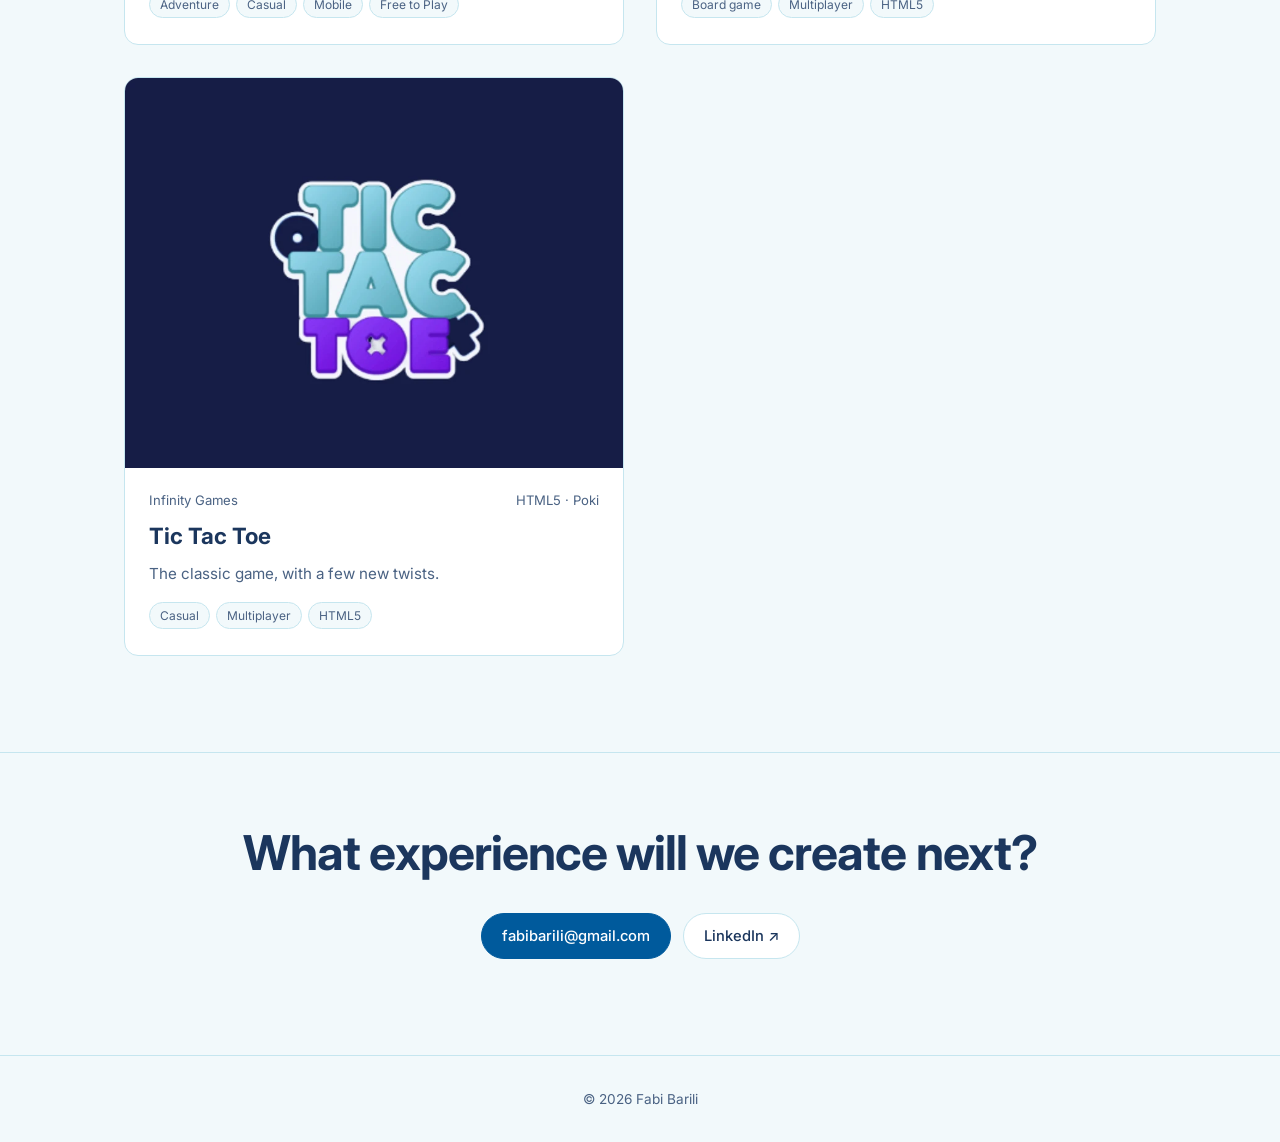
==== commit dc2a399f: "Reativar a versão em português do site principal - Liga o seletor EN/PT na home e nas páginas de pro" ====
--- a/index.html
+++ b/index.html
@@ -128,6 +128,6 @@
   </footer>
 
   <script src="js/games.js"></script>
-  <script src="js/main.js"></script>
+  <script src="js/main.js?v=3"></script>
 </body>
 </html>
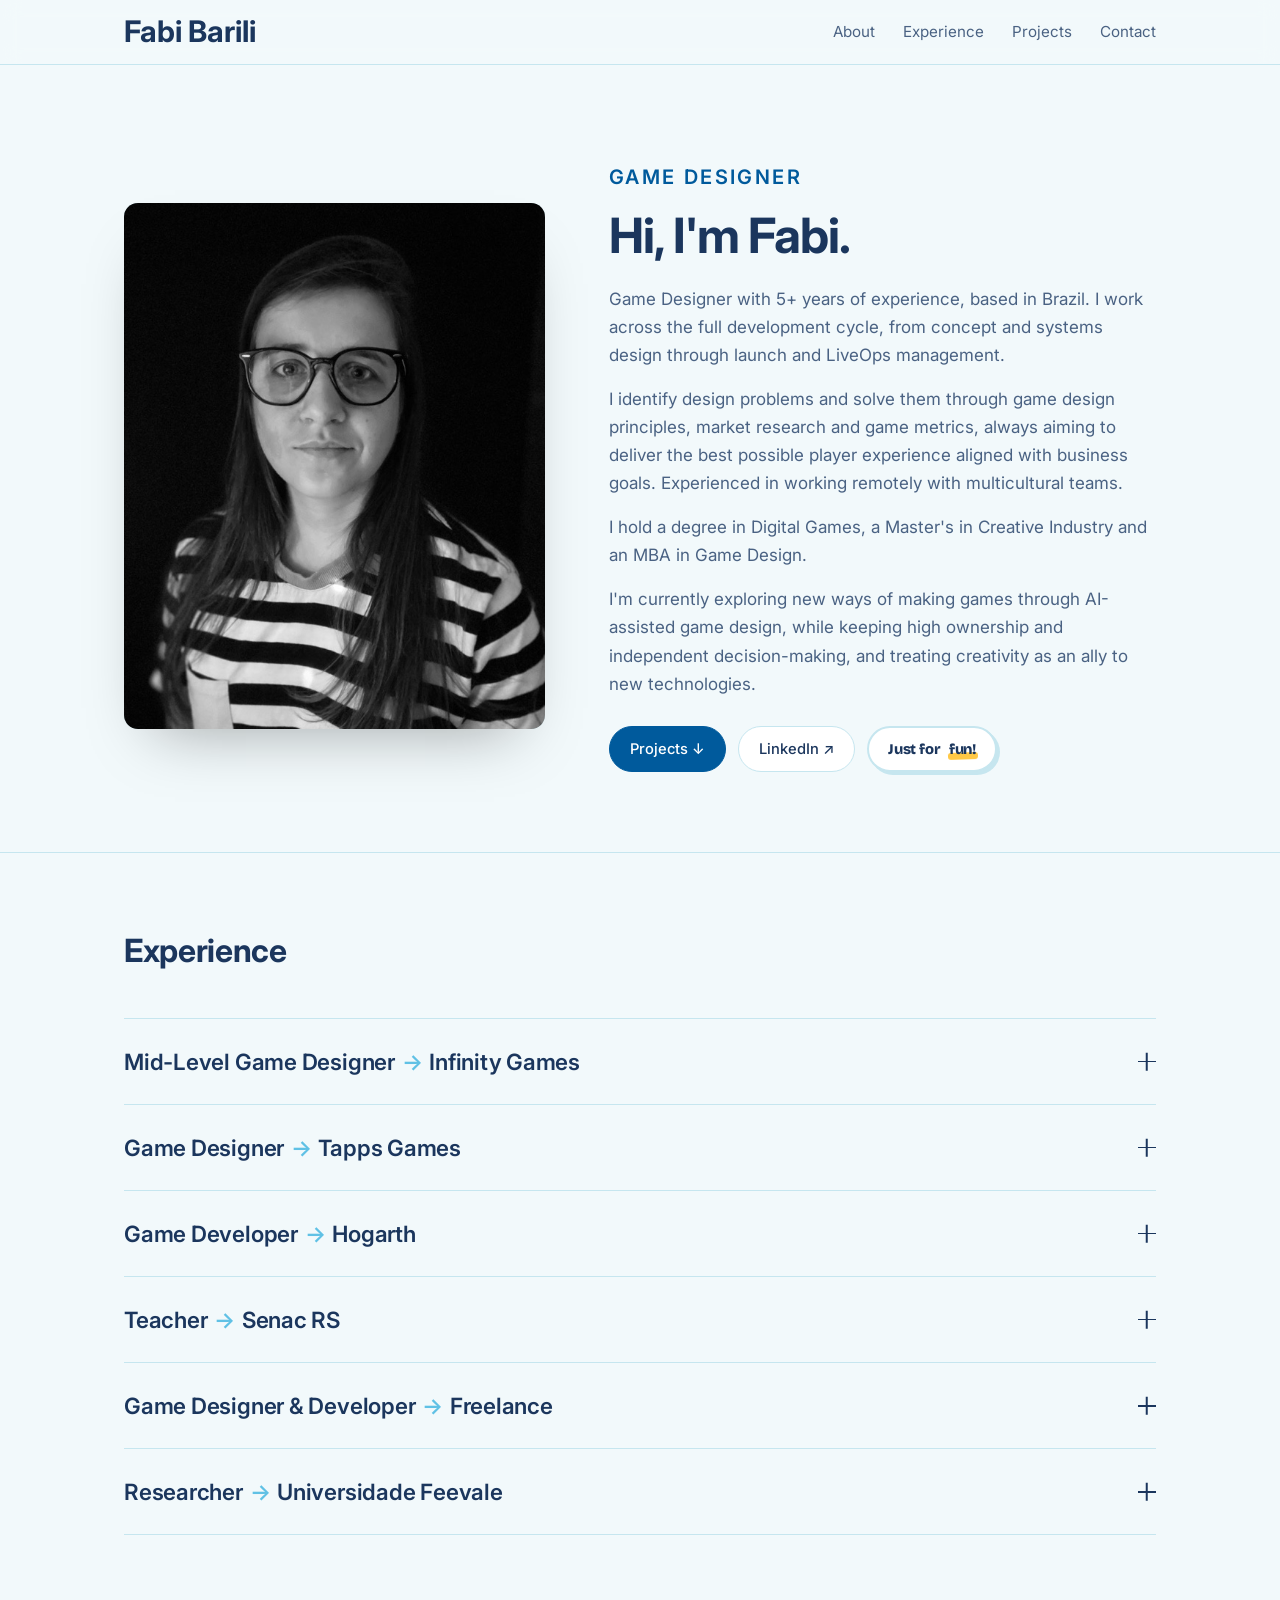
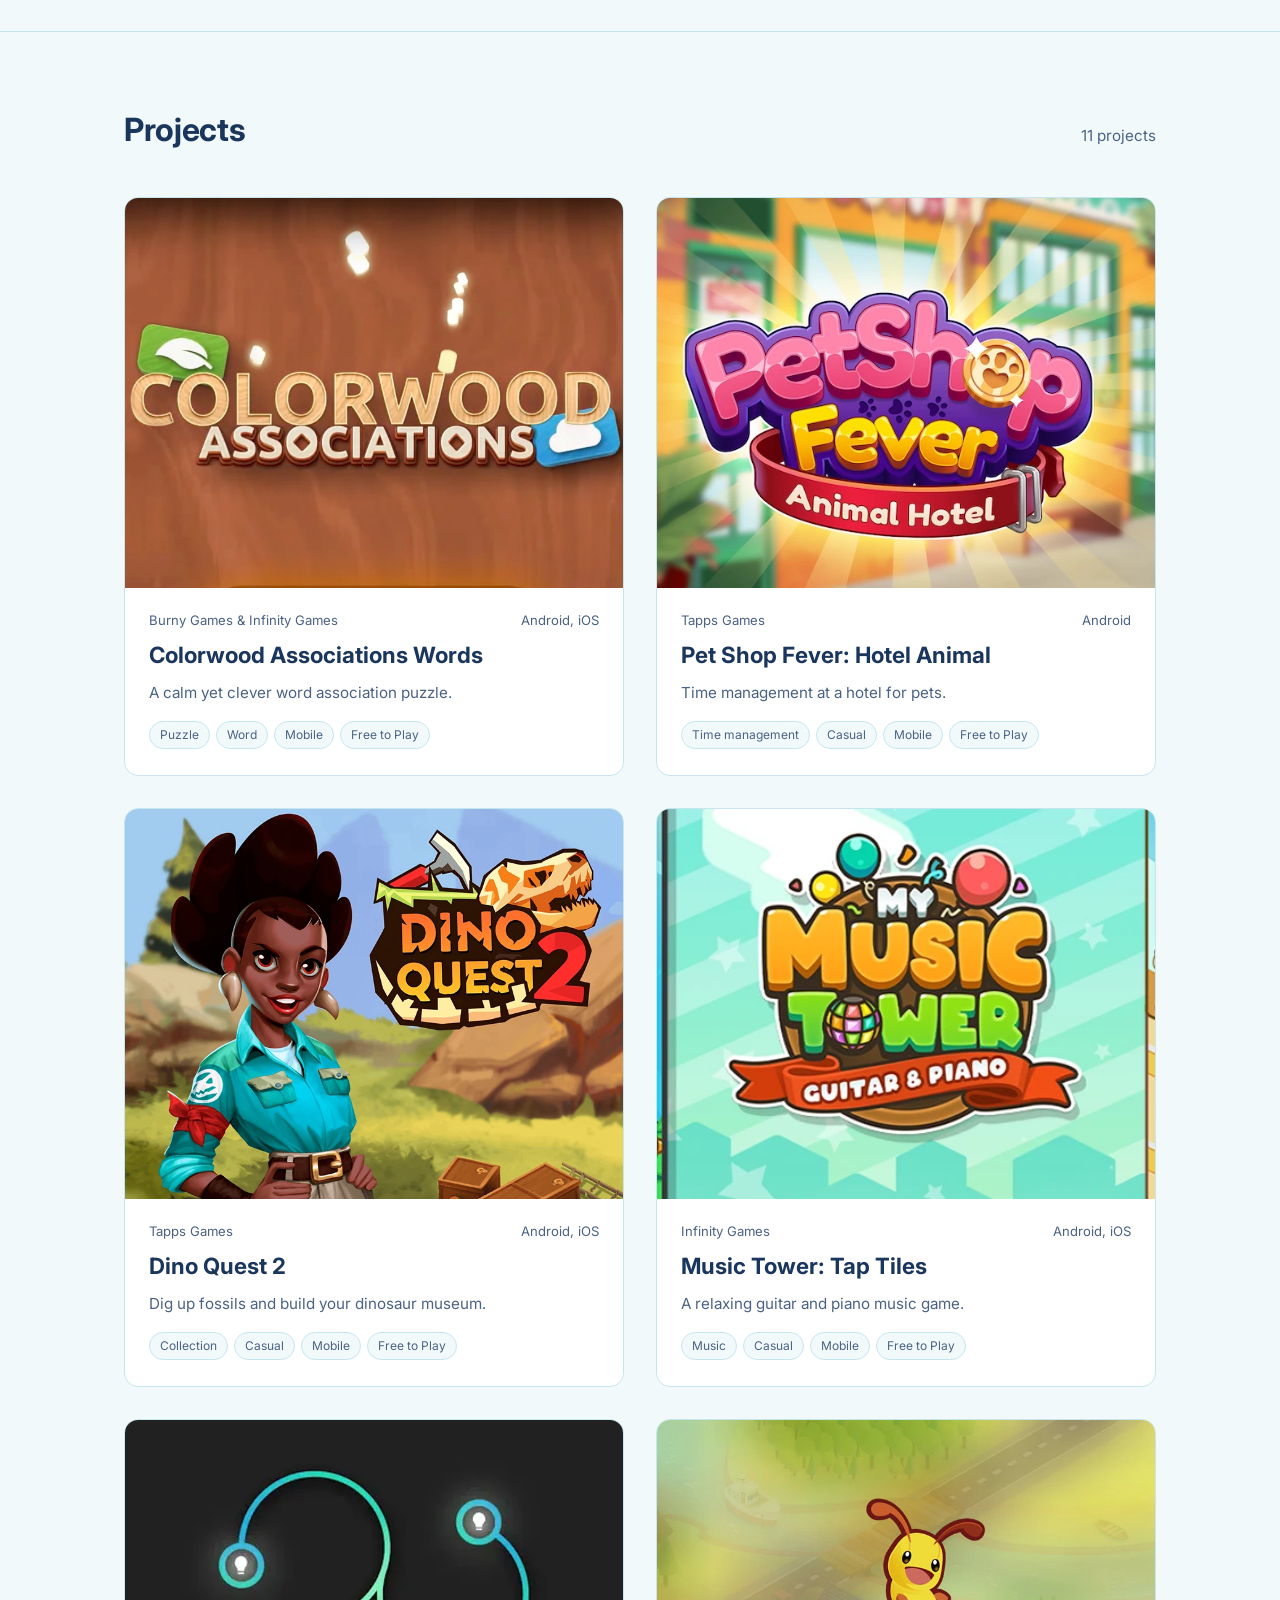
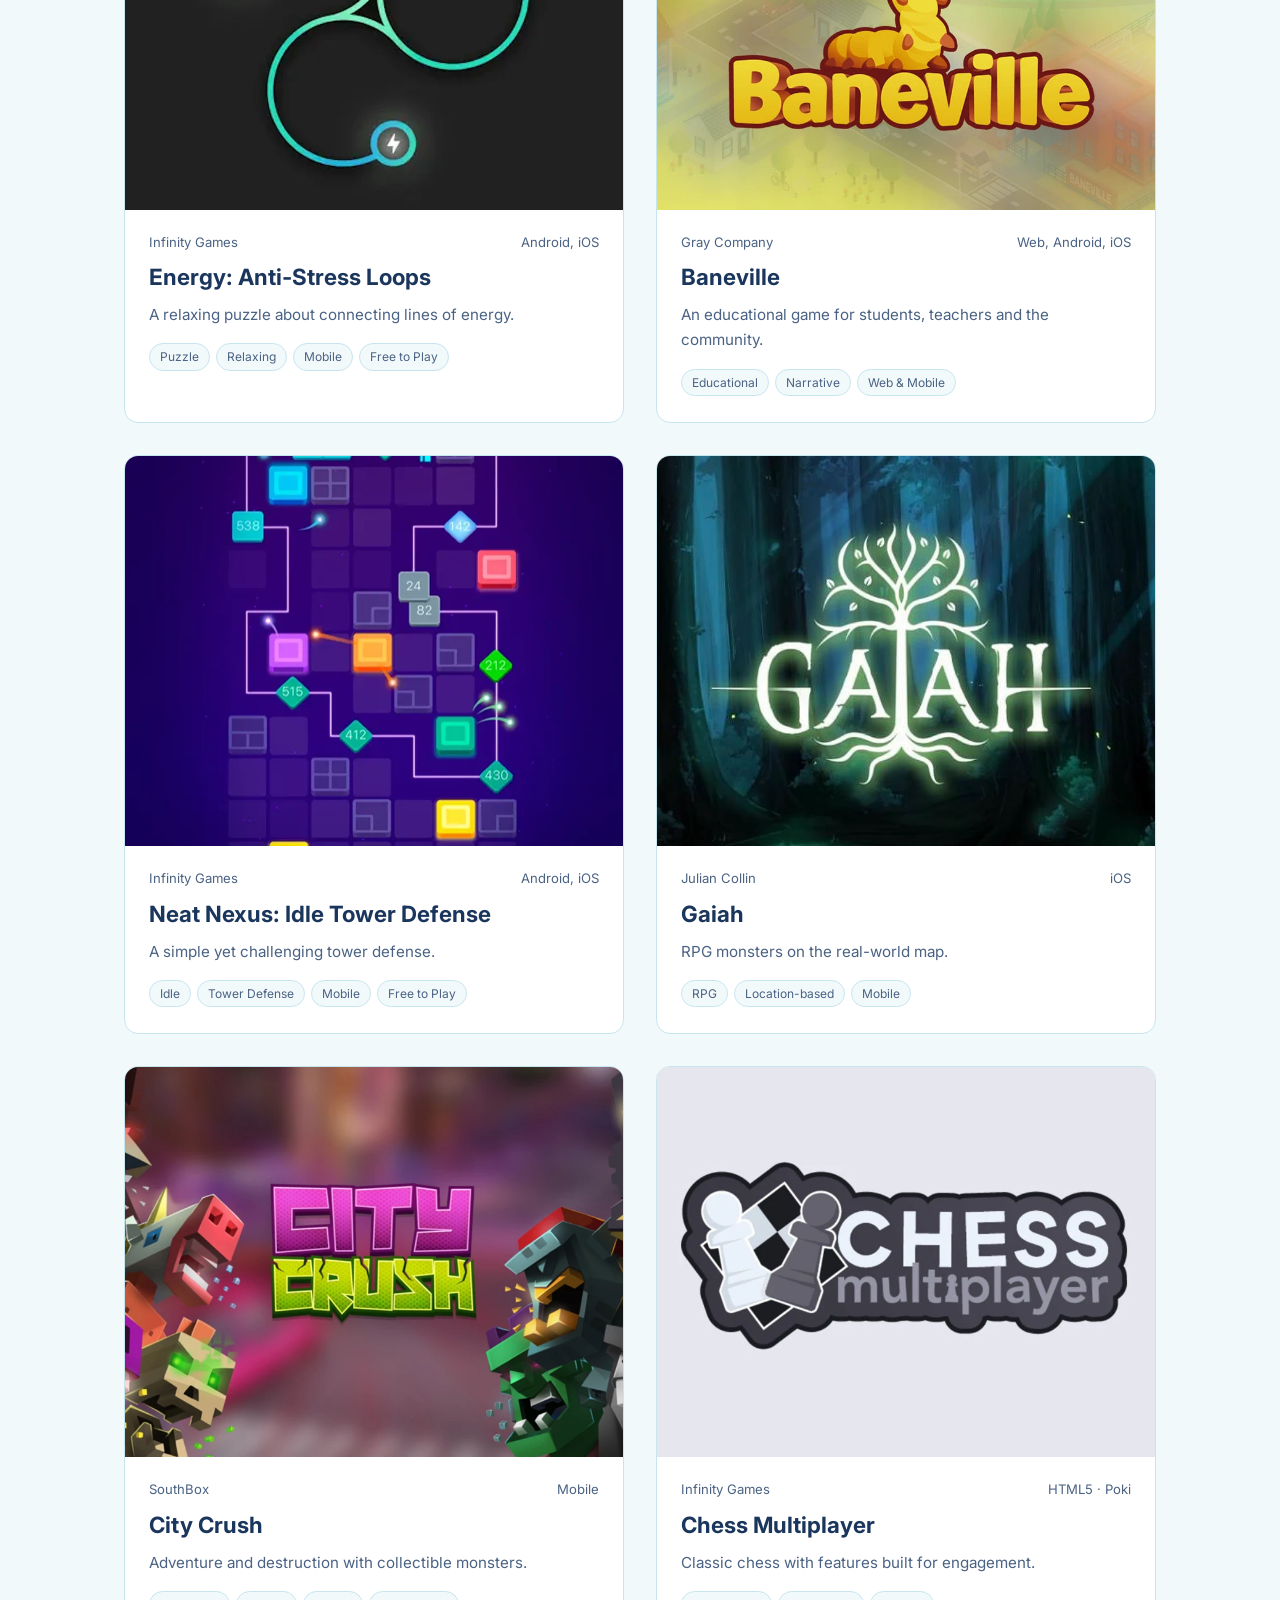
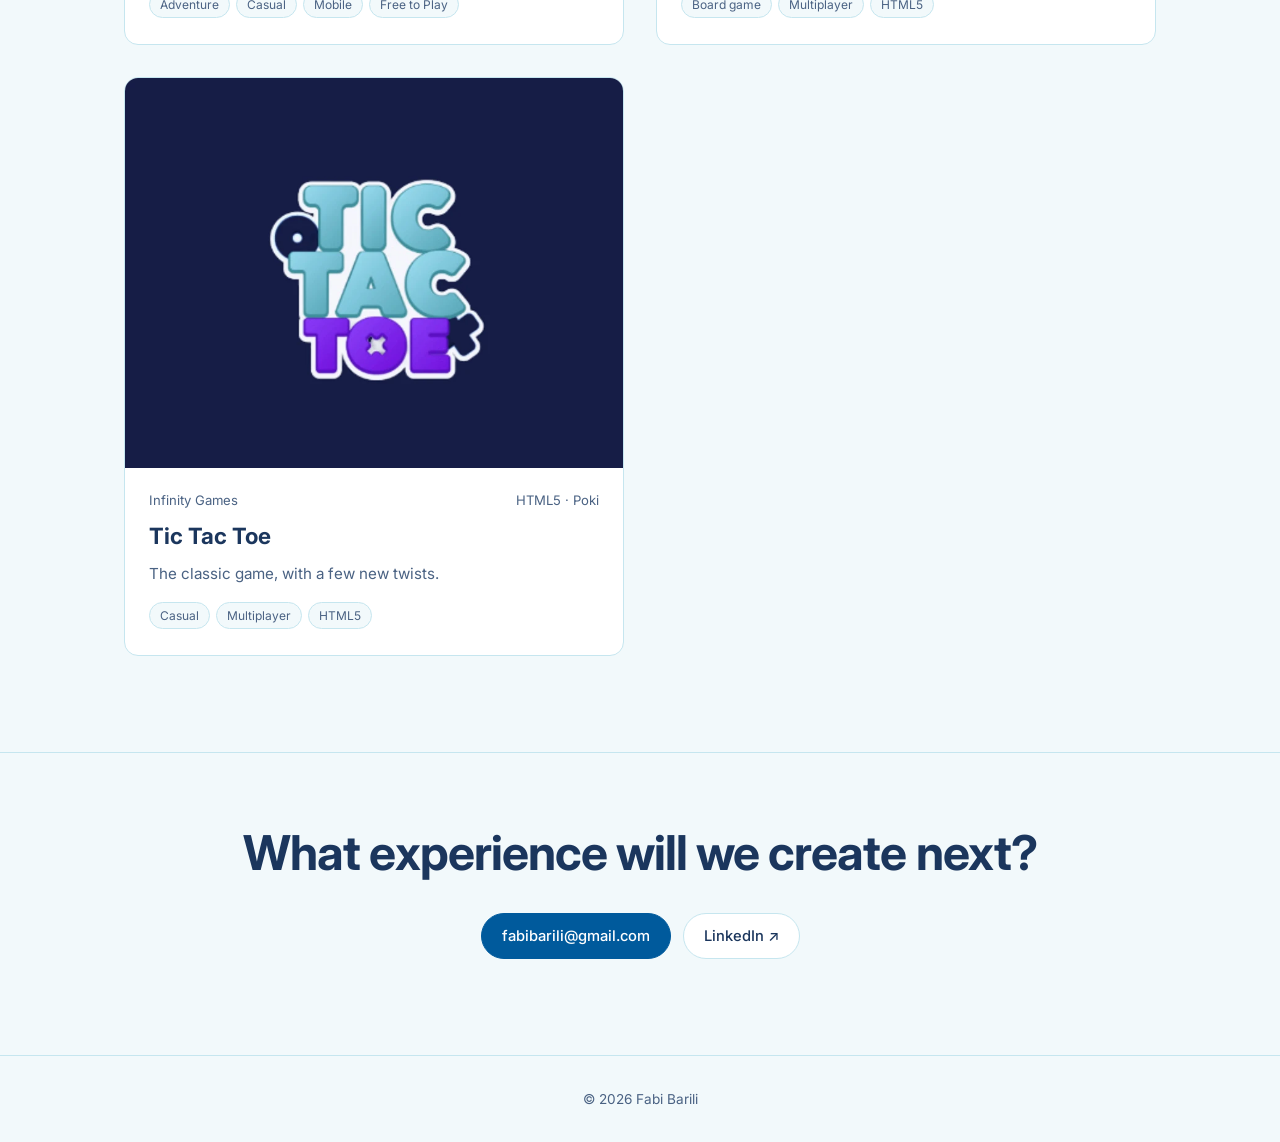
==== commit 1901ffb0: "Desativar de novo a versão em português do site principal Co-Authored-By: Claude Opus 5.5 <noreply@a" ====
--- a/index.html
+++ b/index.html
@@ -128,6 +128,6 @@
   </footer>
 
   <script src="js/games.js"></script>
-  <script src="js/main.js?v=3"></script>
+  <script src="js/main.js?v=4"></script>
 </body>
 </html>
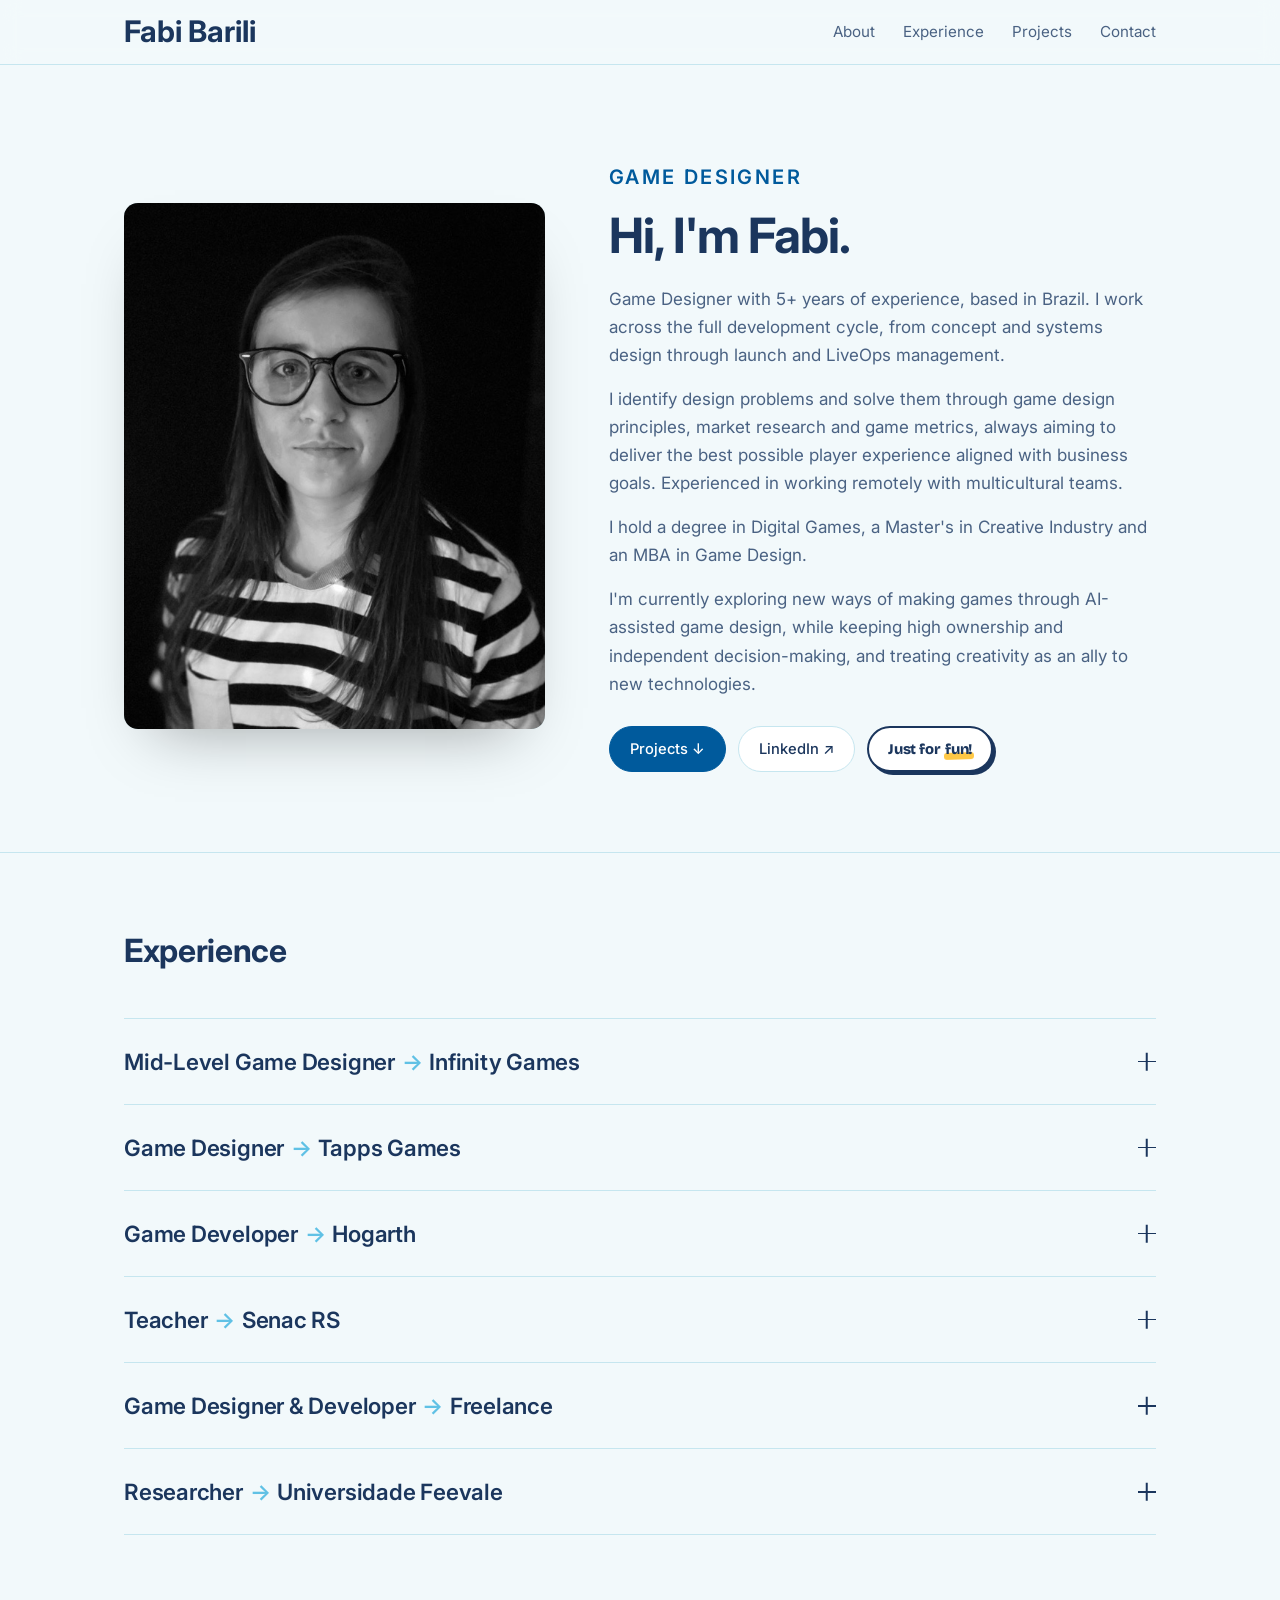
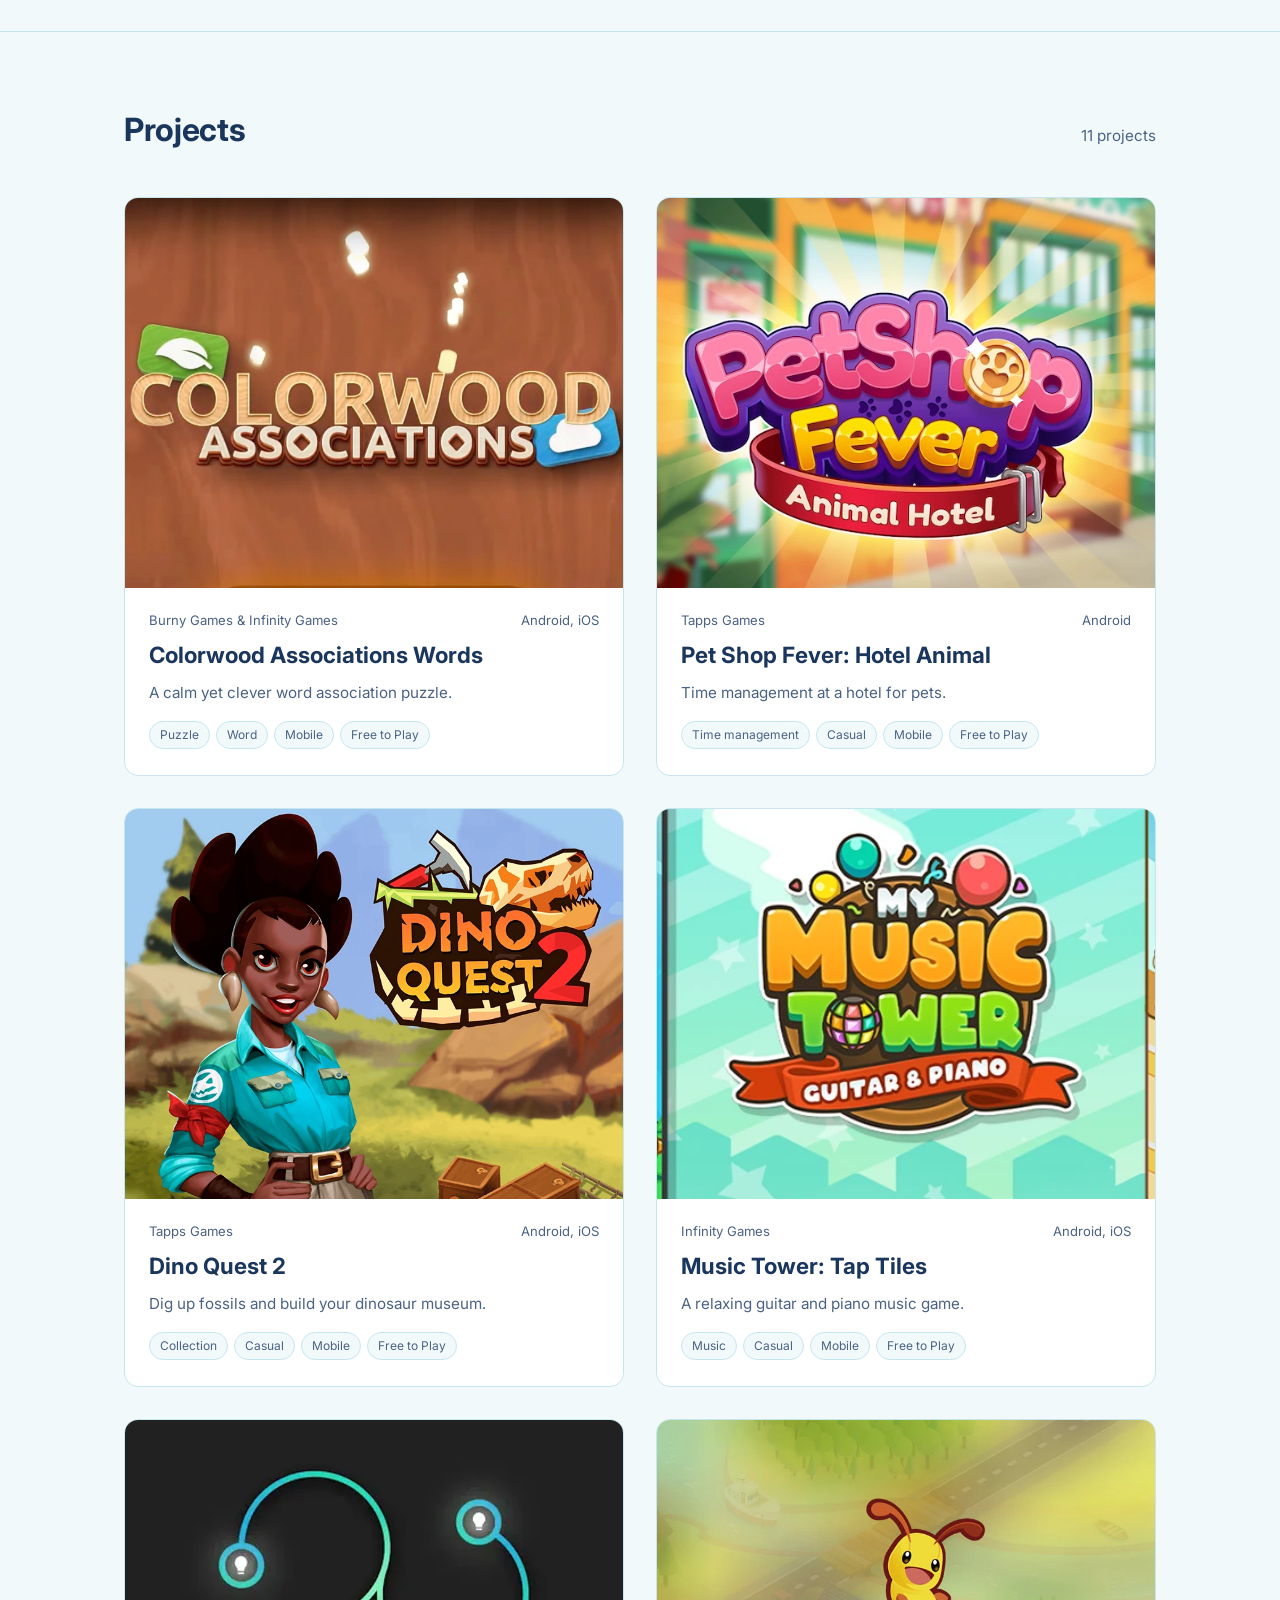
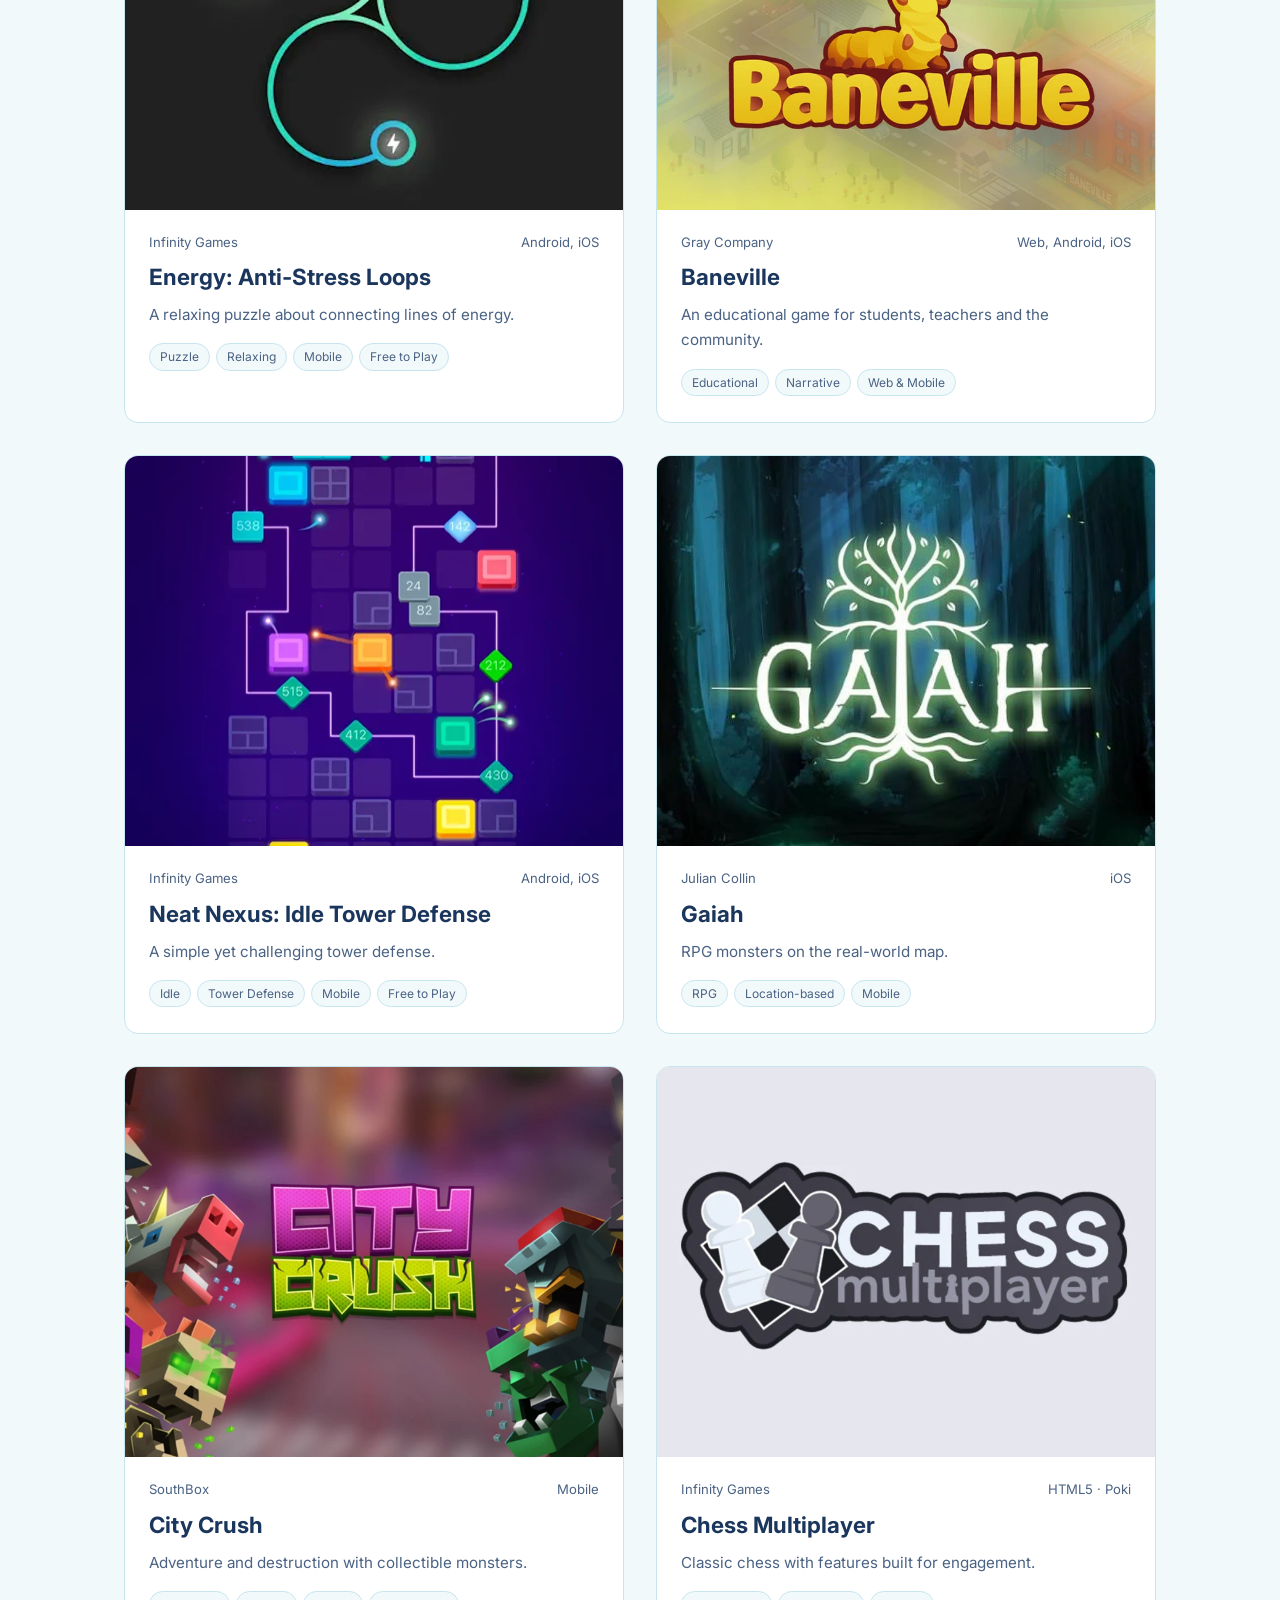
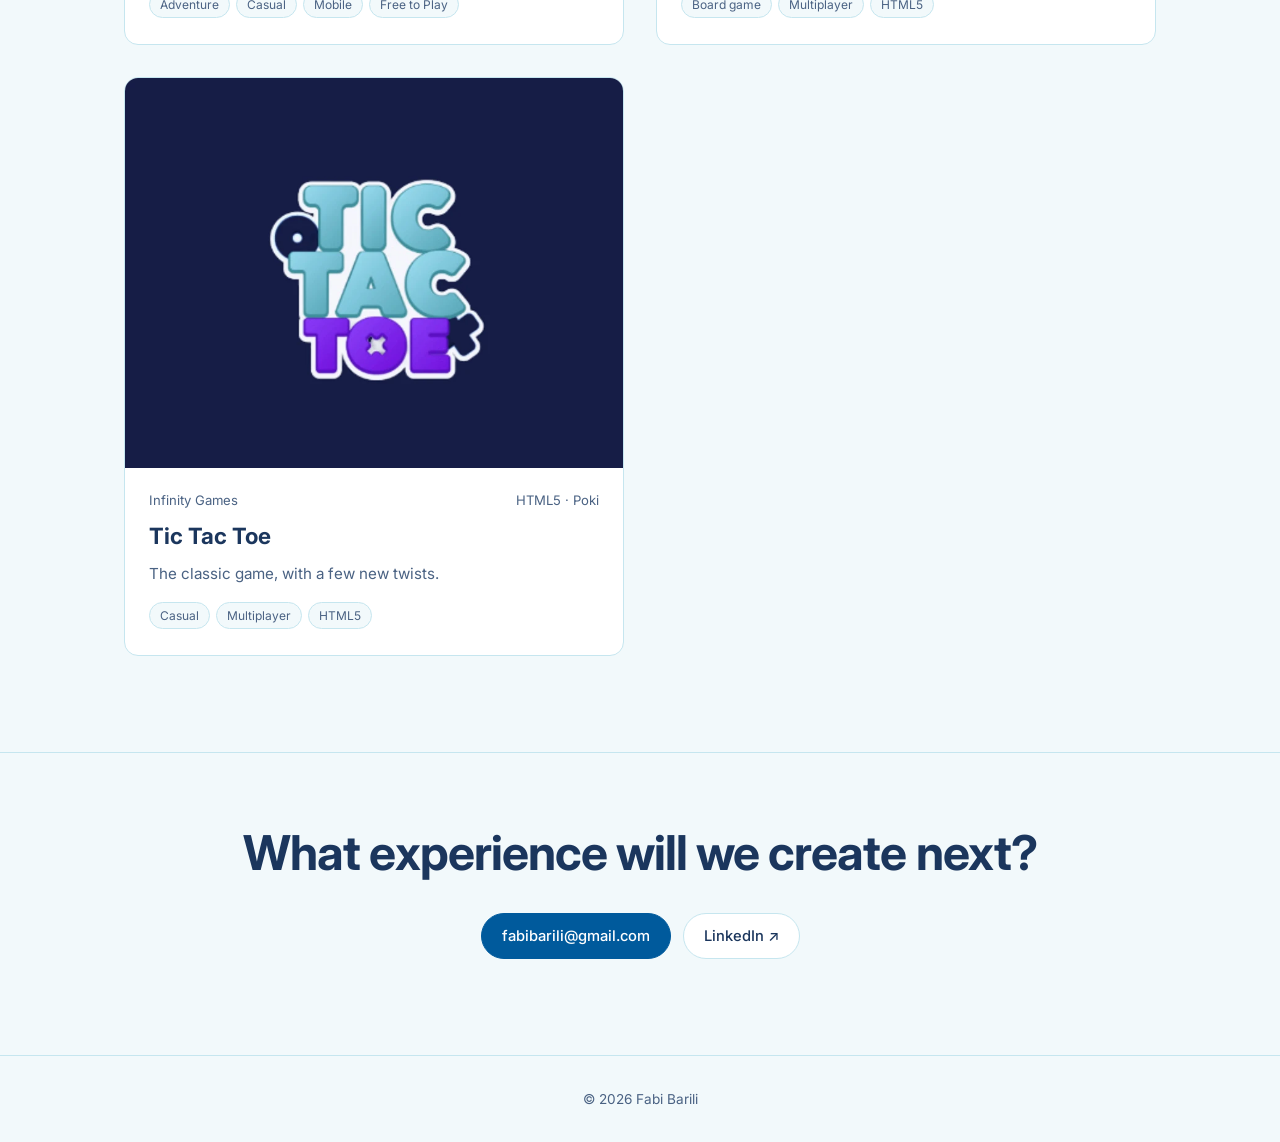
==== commit d55eaf56: "Ajustar o espaço e o contorno do botão "Just for fun!" - Espaço entre "for" e "fun!" volta ao tamanh" ====
--- a/index.html
+++ b/index.html
@@ -49,7 +49,7 @@
   <link rel="preconnect" href="https://fonts.googleapis.com" />
   <link rel="preconnect" href="https://fonts.gstatic.com" crossorigin />
   <link href="https://fonts.googleapis.com/css2?family=Inter:wght@400;500;600;700&family=Bricolage+Grotesque:opsz,wght@12..96,800&display=swap" rel="stylesheet" />
-  <link rel="stylesheet" href="css/style.css?v=5" />
+  <link rel="stylesheet" href="css/style.css?v=7" />
 </head>
 <body>
   <header class="site-header">
--- a/css/style.css
+++ b/css/style.css
@@ -616,22 +616,28 @@
 
 /* Botão para a página "Just for fun!" (hero)
    Texto igual ao título da fun.html (fonte display + marca-texto em "fun!")
-   e contorno grosso com sombra sólida, na cor de borda dos outros botões */
+   e contorno grosso com sombra sólida no azul mais escuro da paleta */
 .btn.btn-fun {
+  --fun-edge: #1b365d;
+  gap: 0.28em; /* espaço normal entre "for" e "fun!" (o gap de 8px dos outros botões ficava largo) */
   font-family: "Bricolage Grotesque", var(--font);
   font-weight: 800;
   letter-spacing: -0.01em;
-  border: 2px solid var(--line);
+  border: 2px solid var(--fun-edge);
   padding: 9px 19px;
-  box-shadow: 3px 3px 0 var(--line);
+  box-shadow: 3px 3px 0 var(--fun-edge);
   transition: transform 0.15s, box-shadow 0.15s;
+}
+@media (prefers-color-scheme: dark) {
+  /* no tema escuro o fundo do botão já é #1b365d, então usa o azul #005a9c */
+  .btn.btn-fun { --fun-edge: #005a9c; }
 }
 .btn.btn-fun:hover {
   transform: translate(-2px, -2px);
-  border-color: var(--line);
-  box-shadow: 5px 5px 0 var(--line);
-}
-.btn.btn-fun:active { transform: translate(1px, 1px); box-shadow: 1px 1px 0 var(--line); }
+  border-color: var(--fun-edge);
+  box-shadow: 5px 5px 0 var(--fun-edge);
+}
+.btn.btn-fun:active { transform: translate(1px, 1px); box-shadow: 1px 1px 0 var(--fun-edge); }
 .btn.btn-fun:focus-visible { outline: 2px solid var(--accent); outline-offset: 3px; }
 .btn-fun .hl {
   position: relative;
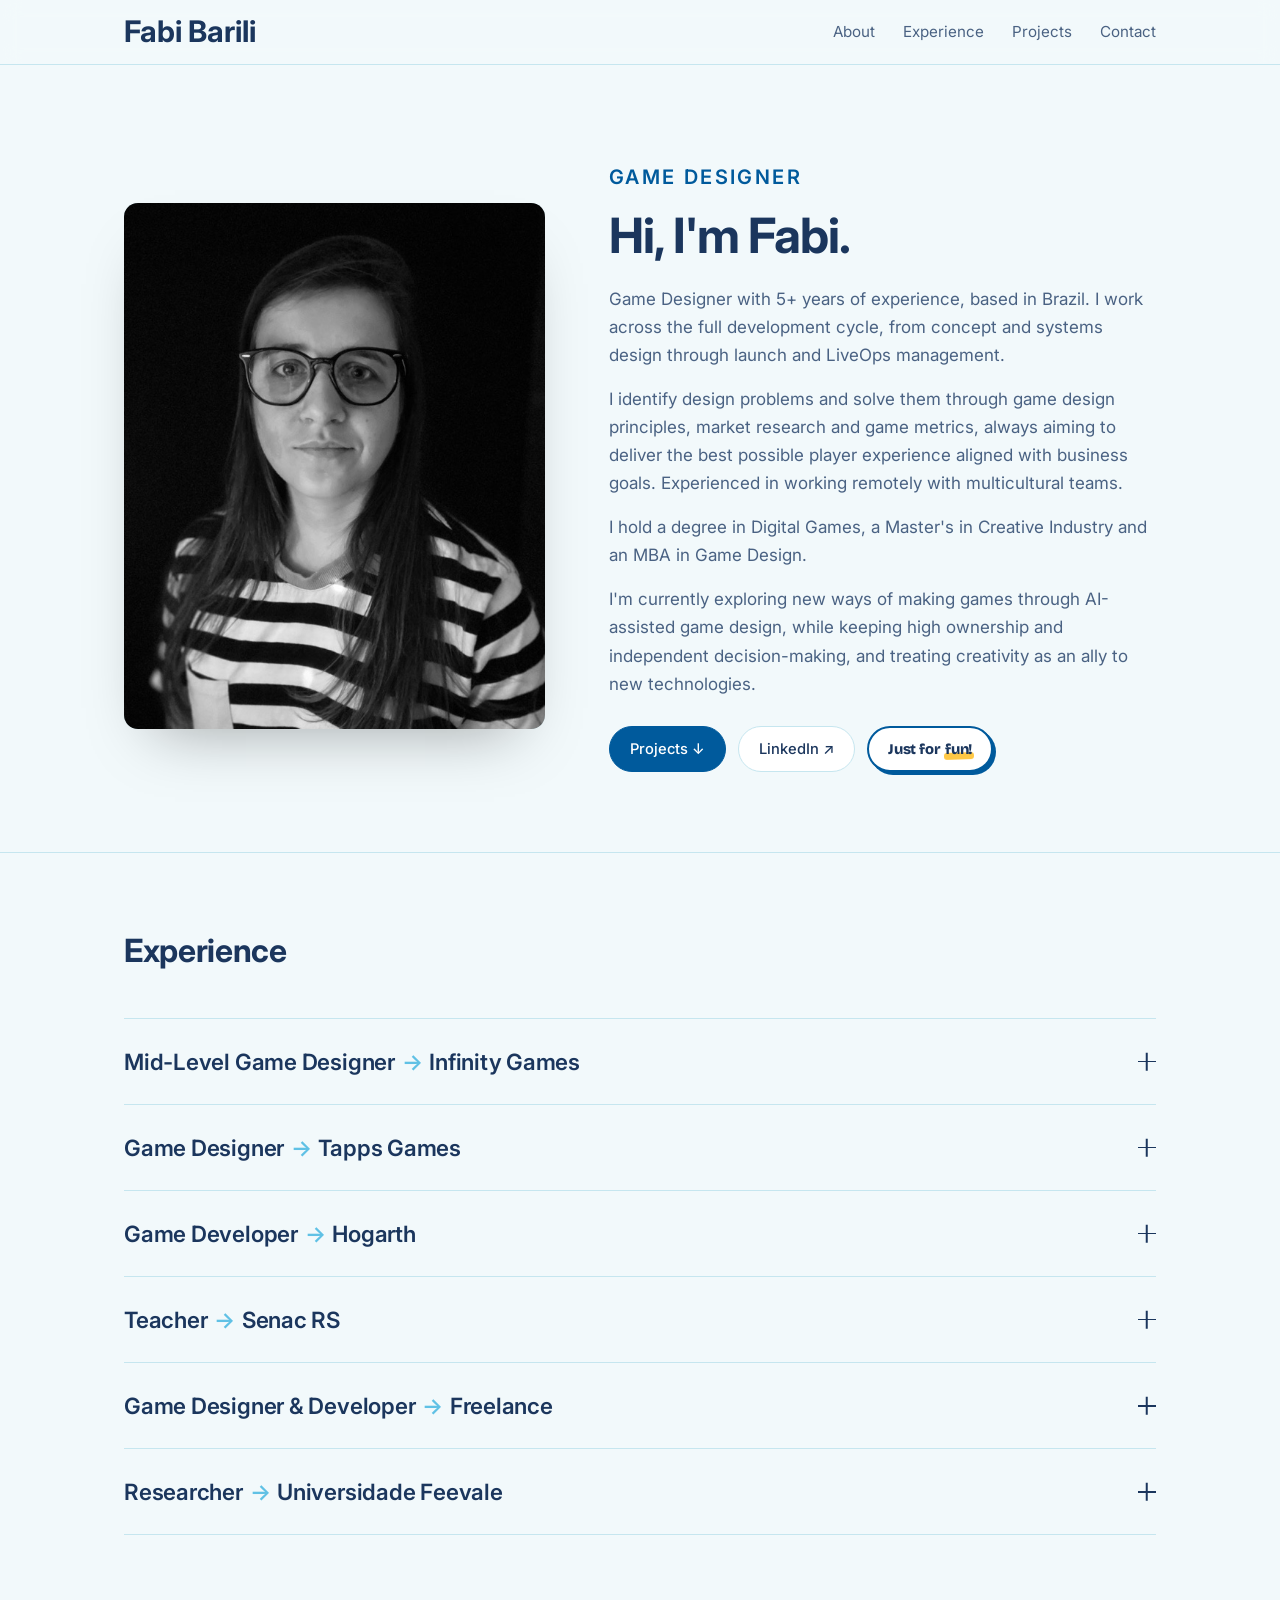
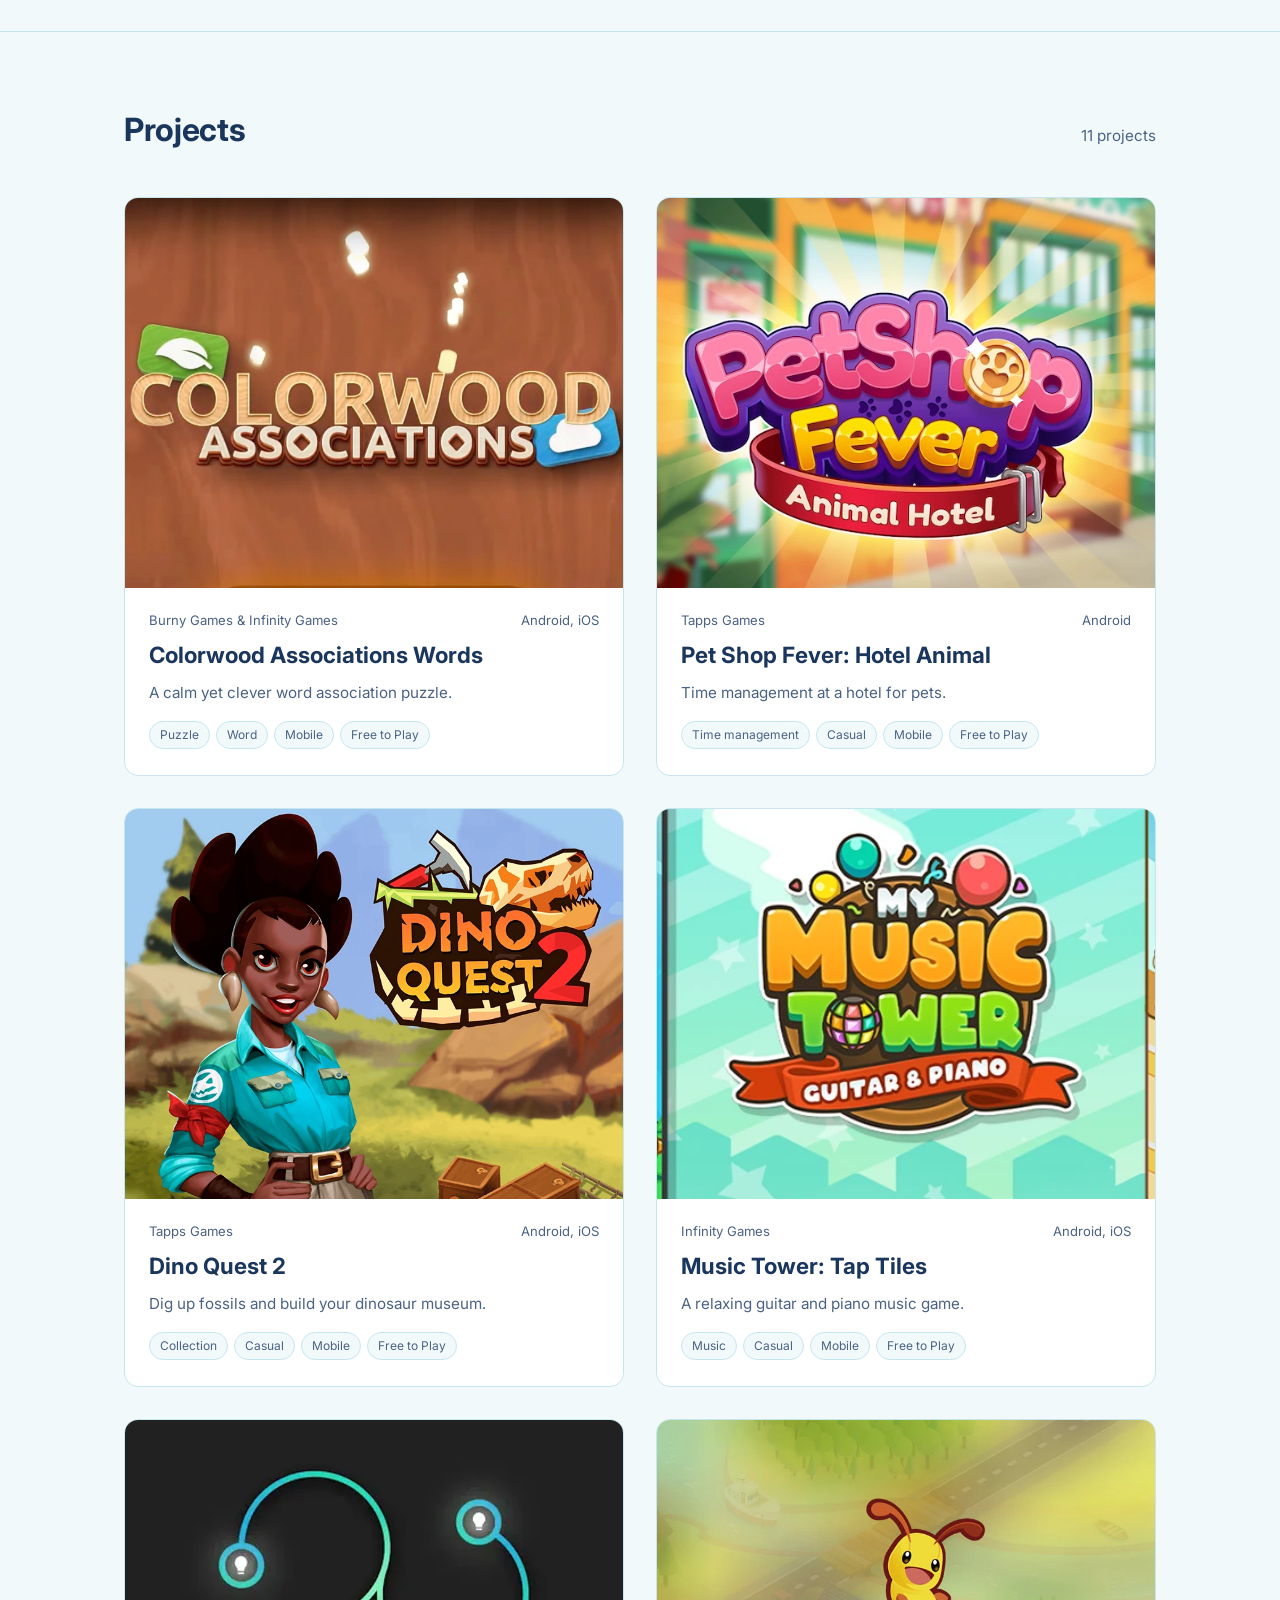
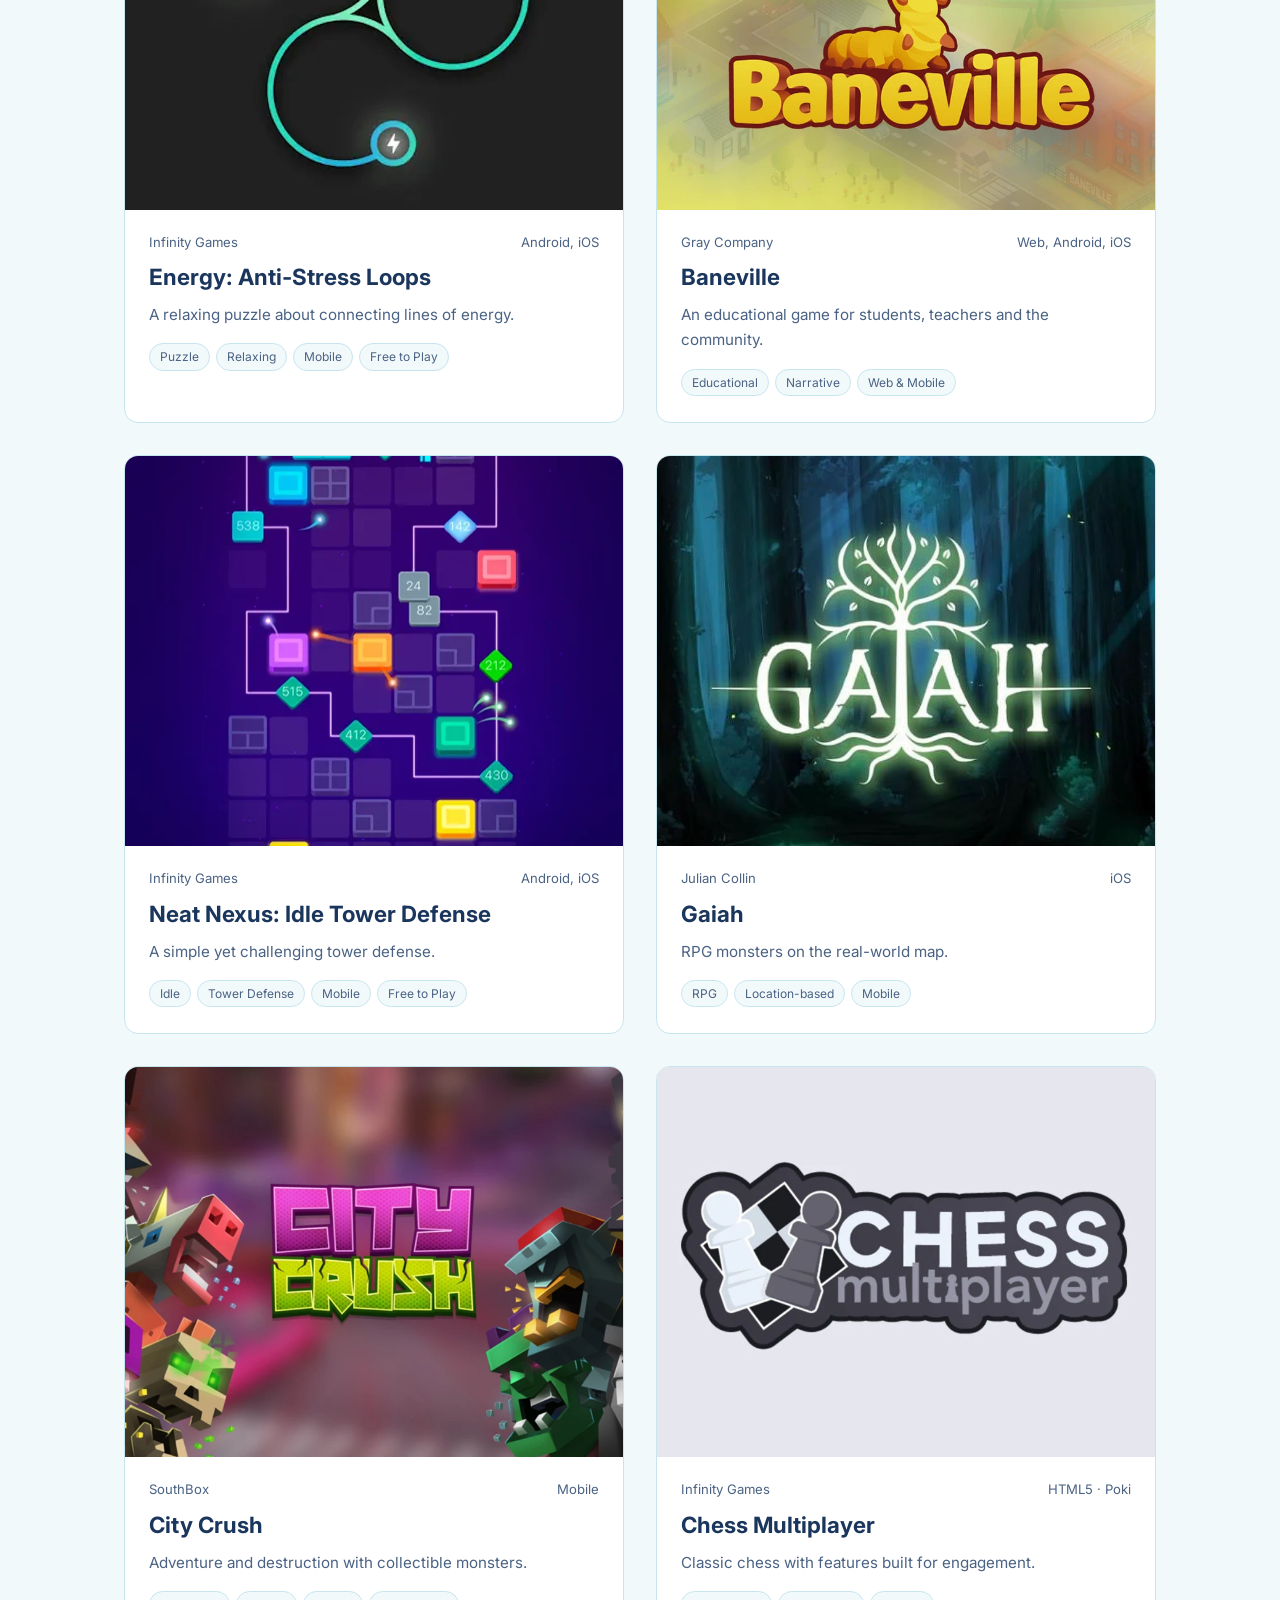
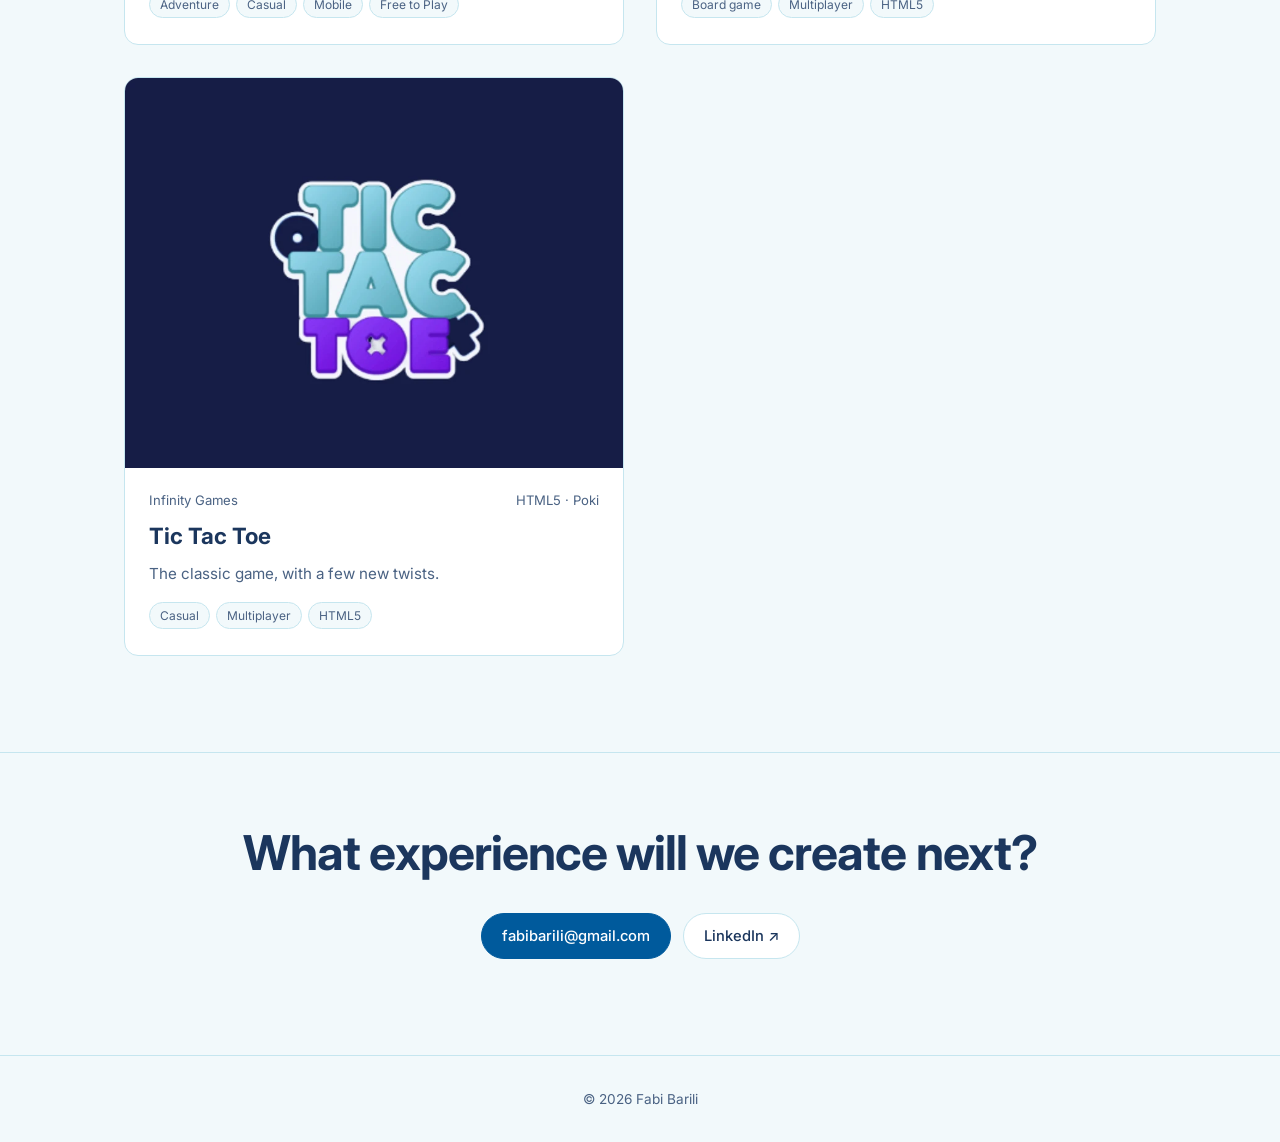
==== commit c8bb42fa: "Contorno do botão "Just for fun!" no mesmo azul do "Game Designer" Co-Authored-By: Claude Opus 5.5 <" ====
--- a/index.html
+++ b/index.html
@@ -49,7 +49,7 @@
   <link rel="preconnect" href="https://fonts.googleapis.com" />
   <link rel="preconnect" href="https://fonts.gstatic.com" crossorigin />
   <link href="https://fonts.googleapis.com/css2?family=Inter:wght@400;500;600;700&family=Bricolage+Grotesque:opsz,wght@12..96,800&display=swap" rel="stylesheet" />
-  <link rel="stylesheet" href="css/style.css?v=7" />
+  <link rel="stylesheet" href="css/style.css?v=8" />
 </head>
 <body>
   <header class="site-header">
--- a/css/style.css
+++ b/css/style.css
@@ -616,9 +616,9 @@
 
 /* Botão para a página "Just for fun!" (hero)
    Texto igual ao título da fun.html (fonte display + marca-texto em "fun!")
-   e contorno grosso com sombra sólida no azul mais escuro da paleta */
+   e contorno grosso com sombra sólida no mesmo azul do "Game Designer" */
 .btn.btn-fun {
-  --fun-edge: #1b365d;
+  --fun-edge: var(--accent);
   gap: 0.28em; /* espaço normal entre "for" e "fun!" (o gap de 8px dos outros botões ficava largo) */
   font-family: "Bricolage Grotesque", var(--font);
   font-weight: 800;
@@ -627,10 +627,6 @@
   padding: 9px 19px;
   box-shadow: 3px 3px 0 var(--fun-edge);
   transition: transform 0.15s, box-shadow 0.15s;
-}
-@media (prefers-color-scheme: dark) {
-  /* no tema escuro o fundo do botão já é #1b365d, então usa o azul #005a9c */
-  .btn.btn-fun { --fun-edge: #005a9c; }
 }
 .btn.btn-fun:hover {
   transform: translate(-2px, -2px);
